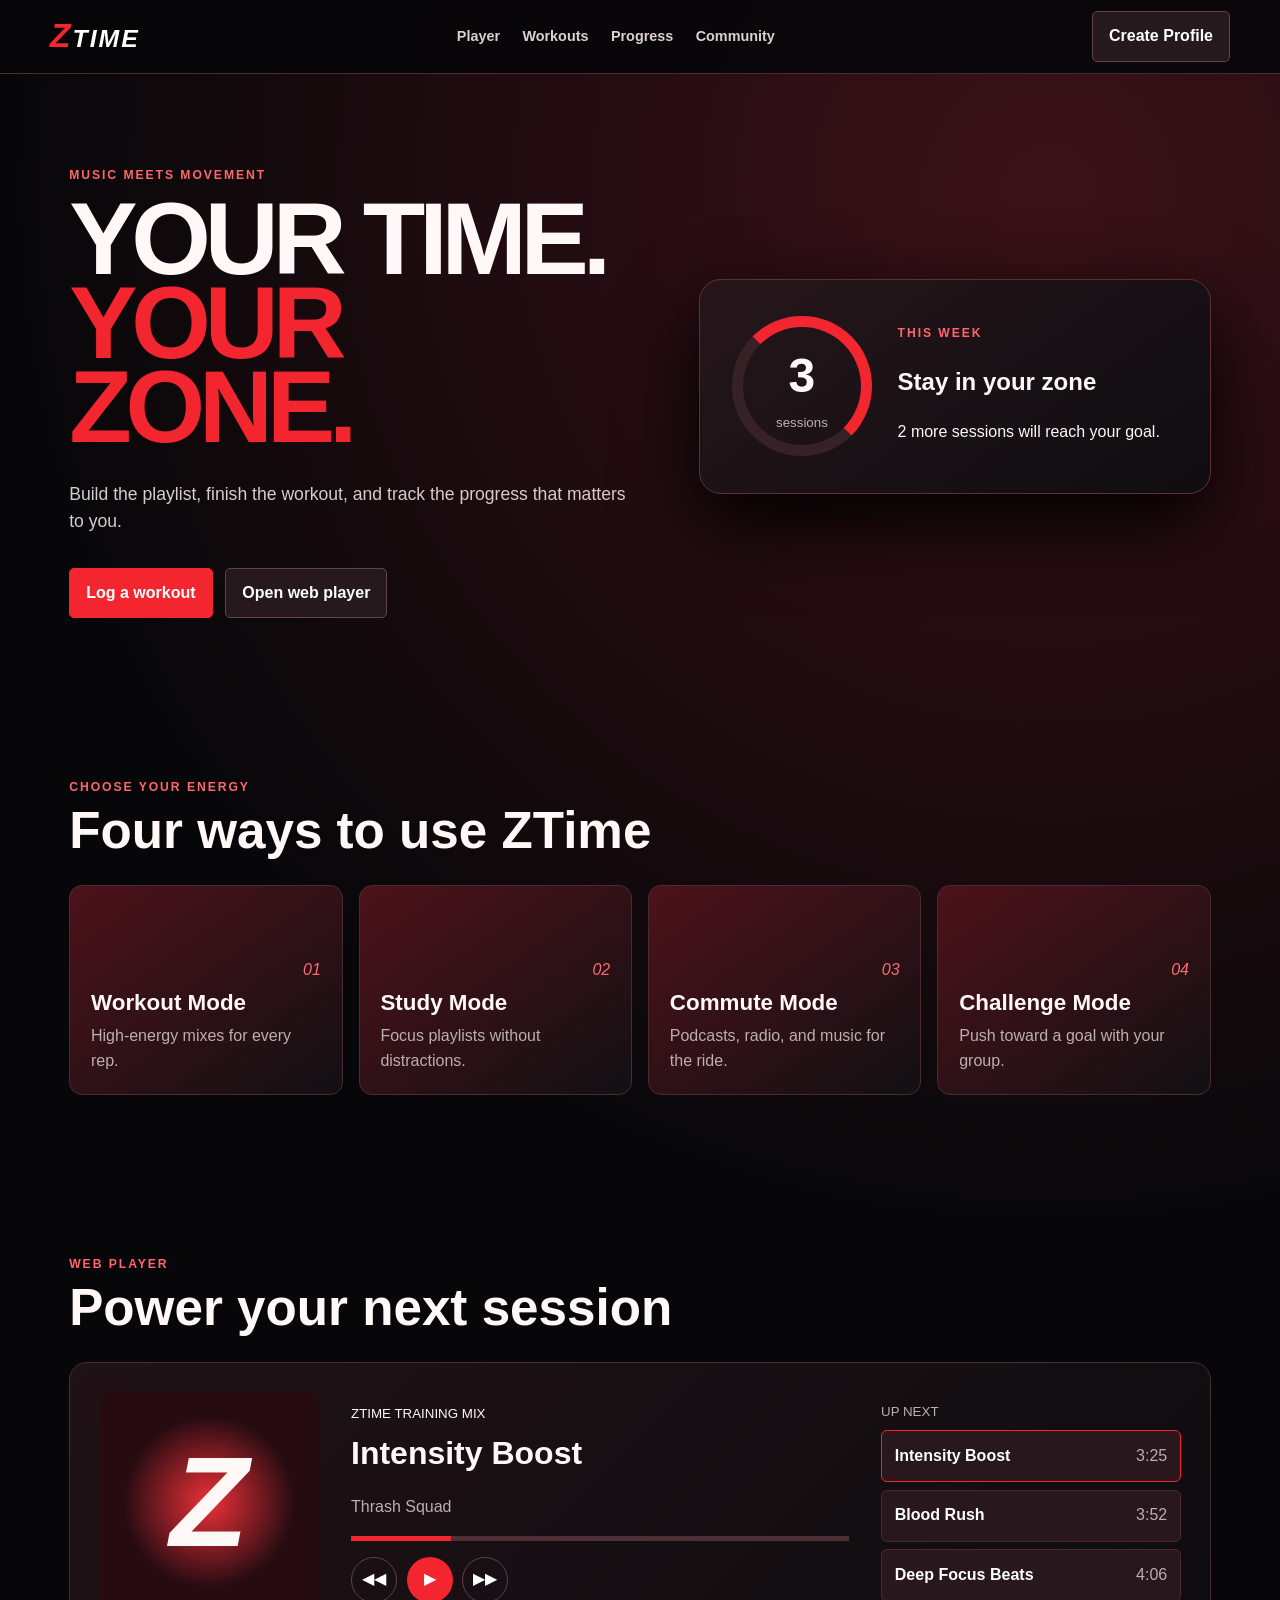
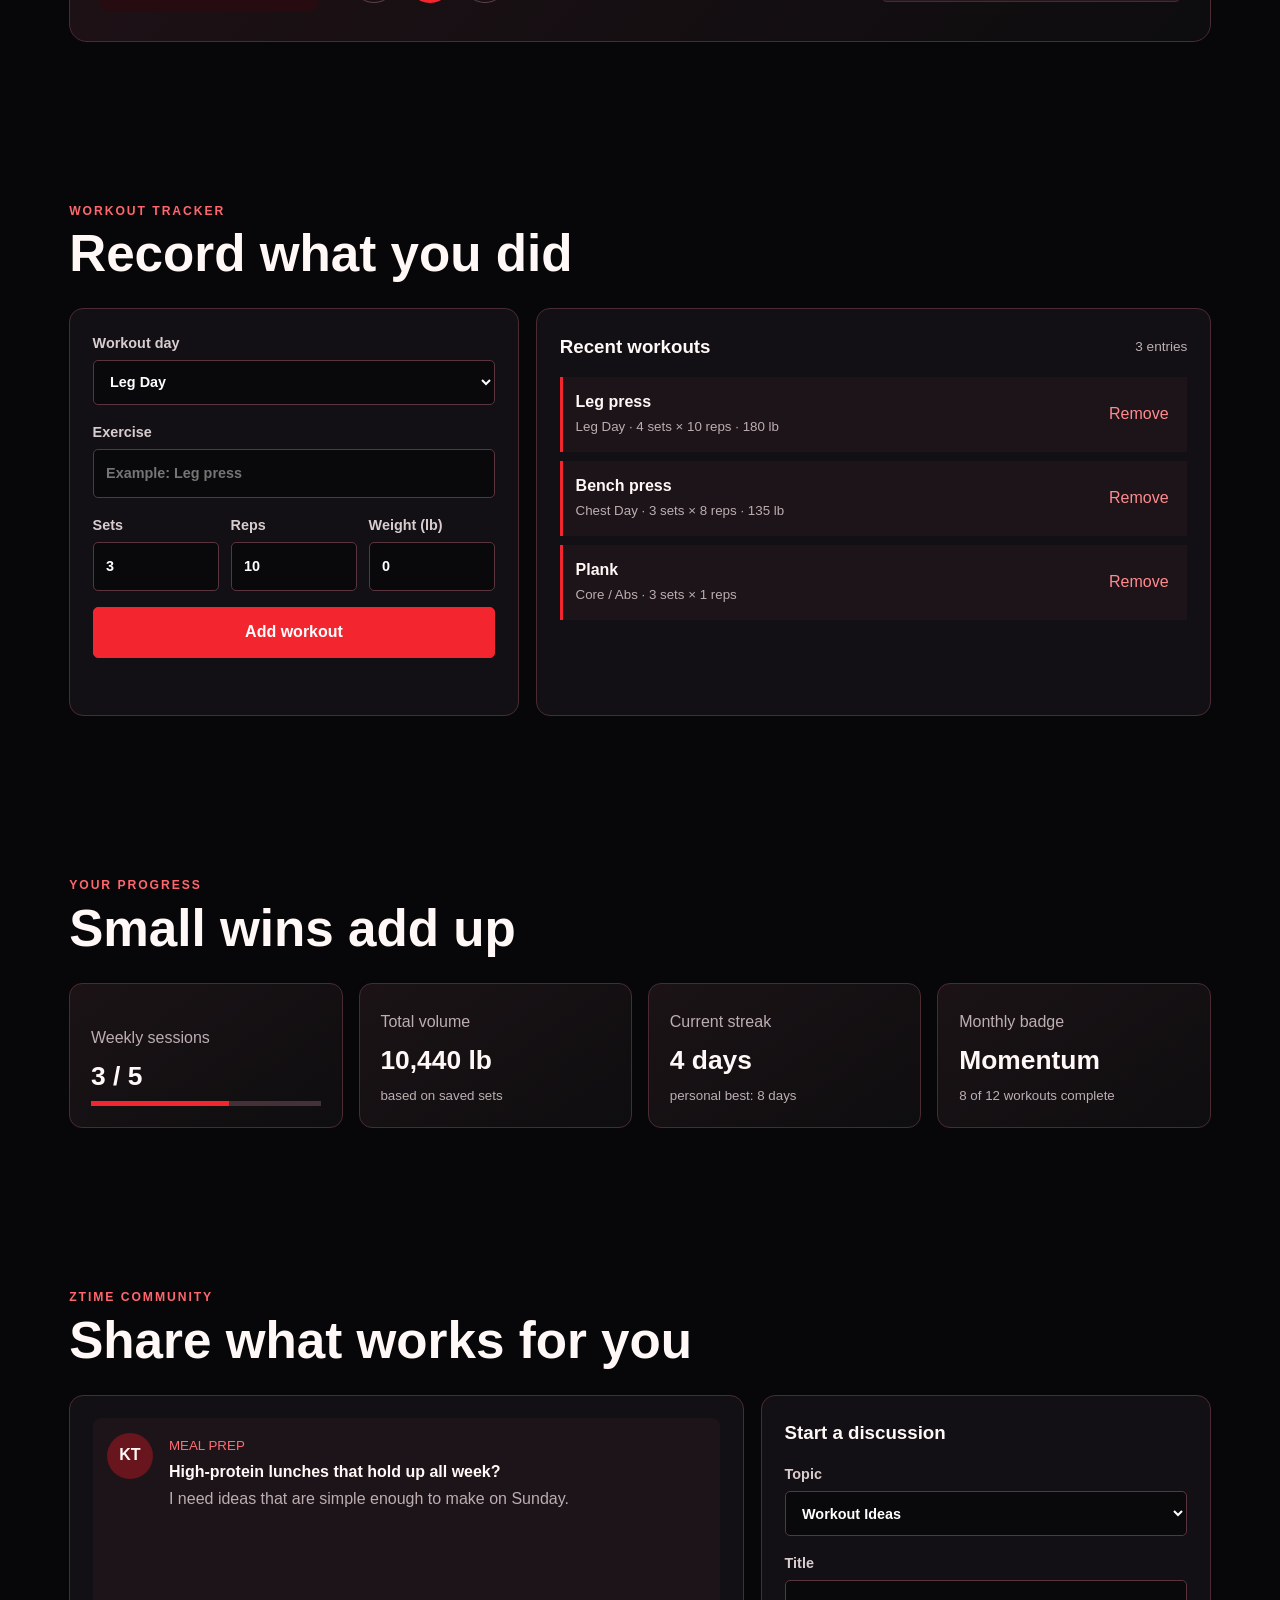
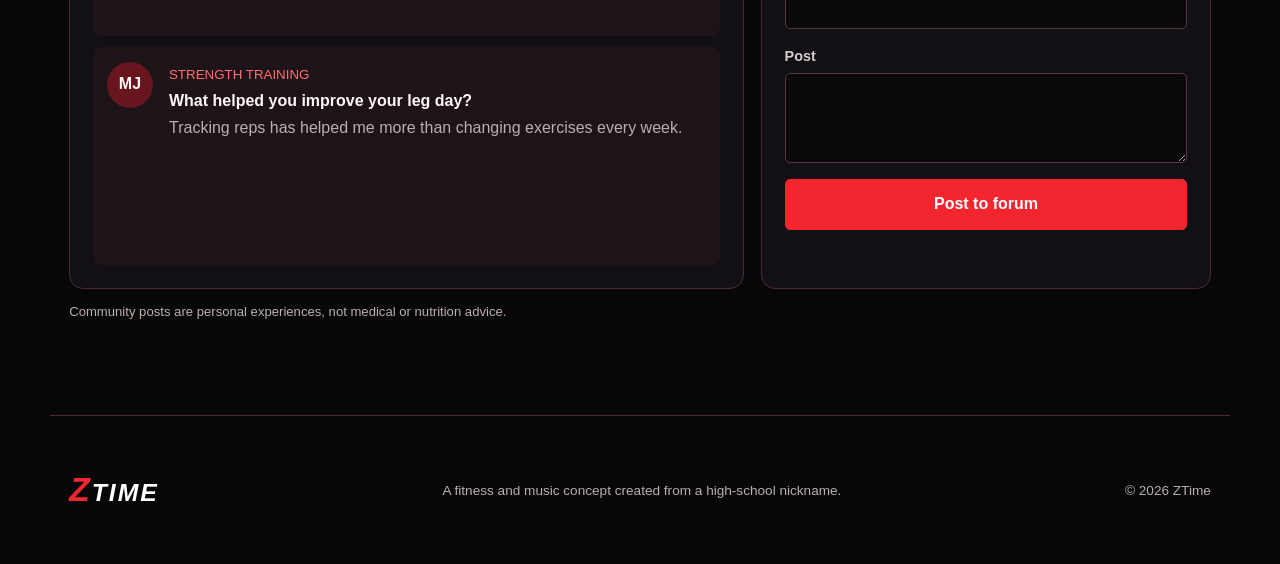
==== index.html @ 4671e1e0 "Add ZTime Website Files" ====
<!doctype html>
<html lang="en">
<head>
  <meta charset="utf-8">
  <meta name="viewport" content="width=device-width, initial-scale=1">
  <meta name="description" content="ZTime combines fitness, music, progress tracking, challenges, and community.">
  <title>ZTime Fitness and Music</title>
  <link rel="stylesheet" href="styles.css">
</head>
<body>
  <a class="skip" href="#main">Skip to content</a>
  <header>
    <a class="logo" href="#home"><b>Z</b>TIME</a>
    <nav><a href="#player">Player</a><a href="#workouts">Workouts</a><a href="#progress">Progress</a><a href="#community">Community</a></nav>
    <button id="profileButton" type="button">Create Profile</button>
  </header>
  <main id="main">
    <section class="hero" id="home">
      <div><p class="eyebrow">MUSIC MEETS MOVEMENT</p><h1>YOUR TIME.<br><span>YOUR ZONE.</span></h1><p class="lead">Build the playlist, finish the workout, and track the progress that matters to you.</p><div class="actions"><a class="primary" href="#workouts">Log a workout</a><a href="#player">Open web player</a></div></div>
      <aside><div class="ring"><b id="heroSessions">3</b><small>sessions</small></div><div><p class="eyebrow">THIS WEEK</p><h2>Stay in your zone</h2><p id="goalText">Two more sessions will reach your goal.</p></div></aside>
    </section>
    <section><div class="sectionTitle"><p>CHOOSE YOUR ENERGY</p><h2>Four ways to use ZTime</h2></div><div class="modes"><article><i>01</i><h3>Workout Mode</h3><p>High-energy mixes for every rep.</p></article><article><i>02</i><h3>Study Mode</h3><p>Focus playlists without distractions.</p></article><article><i>03</i><h3>Commute Mode</h3><p>Podcasts, radio, and music for the ride.</p></article><article><i>04</i><h3>Challenge Mode</h3><p>Push toward a goal with your group.</p></article></div></section>
    <section id="player"><div class="sectionTitle"><p>WEB PLAYER</p><h2>Power your next session</h2></div><div class="player"><div class="cover">Z</div><div class="now"><small>ZTIME TRAINING MIX</small><h3 id="trackTitle">Intensity Boost</h3><p id="trackArtist">Thrash Squad</p><div class="timeline"><i id="trackBar"></i></div><div class="controls"><button id="previous" aria-label="Previous track">◀◀</button><button id="play" aria-label="Play track">▶</button><button id="next" aria-label="Next track">▶▶</button></div></div><div class="queue"><small>UP NEXT</small><button data-track="0"><b>Intensity Boost</b><span>3:25</span></button><button data-track="1"><b>Blood Rush</b><span>3:52</span></button><button data-track="2"><b>Deep Focus Beats</b><span>4:06</span></button></div></div></section>
    <section id="workouts"><div class="sectionTitle"><p>WORKOUT TRACKER</p><h2>Record what you did</h2></div><div class="twoCol"><form id="workoutForm"><label>Workout day<select id="day"><option>Leg Day</option><option>Back Day</option><option>Chest Day</option><option>Core / Abs</option><option>Arms / Shoulders</option><option>Cardio</option></select></label><label>Exercise<input id="exercise" required placeholder="Example: Leg press"></label><div class="fields"><label>Sets<input id="sets" type="number" min="1" value="3" required></label><label>Reps<input id="reps" type="number" min="1" value="10" required></label><label>Weight (lb)<input id="weight" type="number" min="0" value="0" required></label></div><button class="primary" type="submit">Add workout</button><p id="workoutMessage" role="status"></p></form><div class="list"><div class="listHead"><h3>Recent workouts</h3><span id="workoutCount"></span></div><ul id="workoutList"></ul></div></div></section>
    <section id="progress"><div class="sectionTitle"><p>YOUR PROGRESS</p><h2>Small wins add up</h2></div><div class="stats"><article><span>Weekly sessions</span><b id="sessionStat">3 / 5</b><div><i id="sessionBar"></i></div></article><article><span>Total volume</span><b id="volumeStat">12,450 lb</b><small>based on saved sets</small></article><article><span>Current streak</span><b>4 days</b><small>personal best: 8 days</small></article><article><span>Monthly badge</span><b>Momentum</b><small>8 of 12 workouts complete</small></article></div></section>
    <section id="community"><div class="sectionTitle"><p>ZTIME COMMUNITY</p><h2>Share what works for you</h2></div><div class="twoCol community"><div class="forum" id="posts"><article><b>KT</b><div><small>MEAL PREP</small><h3>High-protein lunches that hold up all week?</h3><p>I need ideas that are simple enough to make on Sunday.</p></div></article><article><b>MJ</b><div><small>STRENGTH TRAINING</small><h3>What helped you improve your leg day?</h3><p>Tracking reps has helped me more than changing exercises every week.</p></div></article></div><form id="postForm"><h3>Start a discussion</h3><label>Topic<select id="topic"><option>Workout Ideas</option><option>Meal Prep</option><option>Music</option><option>Challenges</option></select></label><label>Title<input id="postTitle" maxlength="80" required></label><label>Post<textarea id="postBody" maxlength="240" required></textarea></label><button class="primary" type="submit">Post to forum</button><p id="postMessage" role="status"></p></form></div><p class="note">Community posts are personal experiences, not medical or nutrition advice.</p></section>
  </main>
  <footer><a class="logo" href="#home"><b>Z</b>TIME</a><p>A fitness and music concept created from a high-school nickname.</p><p>© 2026 ZTime</p></footer>
  <dialog id="profileDialog"><form id="profileForm"><button class="close" type="button" aria-label="Close">×</button><p class="eyebrow">ZTIME ACCOUNT</p><h2>Create your demo profile</h2><label>Name<input id="name" required></label><label>Weekly workout goal<input id="goal" type="number" min="1" max="14" value="5" required></label><button class="primary" type="submit">Save profile</button><small>This course demo saves information only in this browser.</small></form></dialog>
  <script src="app.js"></script>
</body></html>
---- styles.css ----
:root{--bg:#070709;--panel:#121014;--panel2:#1c1418;--red:#f32630;--text:#fff8f6;--muted:#bcaeb1;--line:#4b2b32;--max:1180px}*{box-sizing:border-box}html{scroll-behavior:smooth}body{margin:0;background:radial-gradient(circle at 82% 5%,#3b1118 0,transparent 28%),var(--bg);color:var(--text);font:16px/1.55 Arial,sans-serif}.skip{position:absolute;left:-9999px}.skip:focus{left:1rem;top:1rem;background:#fff;color:#000;padding:.8rem;z-index:99}header{height:74px;padding:0 max(1.2rem,calc((100% - var(--max))/2));display:flex;align-items:center;justify-content:space-between;gap:2rem;position:sticky;top:0;z-index:20;background:#070709ed;border-bottom:1px solid var(--line)}.logo{color:#fff;text-decoration:none;font-size:1.55rem;font-weight:900;font-style:italic;letter-spacing:.08em}.logo b{color:var(--red);font-size:2.1rem}nav{display:flex;gap:1.4rem}nav a{color:#ddd0d2;text-decoration:none;font-size:.9rem;font-weight:700}button,a{font:inherit}button{cursor:pointer}header button,.actions a,.primary{border:1px solid #66404a;border-radius:5px;padding:.75rem 1rem;background:#26191d;color:#fff;text-decoration:none;font-weight:700}.primary{background:var(--red)!important;border-color:var(--red)!important}.hero{min-height:620px;display:grid;grid-template-columns:1.05fr .95fr;align-items:center;gap:4rem}.hero h1{font-size:clamp(4rem,8vw,7rem);line-height:.82;margin:.2rem 0;font-weight:900;letter-spacing:-.06em}.hero h1 span{color:var(--red)}.lead{max-width:570px;color:#d8cbcd;font-size:1.1rem;margin:2rem 0}.eyebrow,.sectionTitle p{color:#ff666d;font-size:.76rem;font-weight:800;letter-spacing:.16em}.actions{display:flex;gap:.8rem}.hero aside{background:linear-gradient(145deg,#26161b,#0e0d10);border:1px solid #622d37;border-radius:22px;padding:2rem;display:flex;align-items:center;gap:1.6rem;box-shadow:0 30px 80px #000}.ring{width:140px;height:140px;flex:none;border-radius:50%;display:grid;place-content:center;text-align:center;border:11px solid #352126;border-top-color:var(--red);border-right-color:var(--red)}.ring b{font-size:3rem}.ring small{color:var(--muted)}section{max-width:var(--max);margin:auto;padding:5rem 1.2rem}.sectionTitle{margin-bottom:1.8rem}.sectionTitle p{margin:0 0 .5rem}.sectionTitle h2{font-size:clamp(2.2rem,4vw,3.6rem);line-height:1;margin:0}.modes,.stats{display:grid;grid-template-columns:repeat(4,1fr);gap:1rem}.modes article,.stats article{min-height:210px;padding:1.3rem;border:1px solid var(--line);border-radius:13px;background:linear-gradient(145deg,#4d121a,#121013);display:flex;flex-direction:column;justify-content:flex-end}.modes i{align-self:flex-end;color:#ff6a70}.modes h3{font-size:1.4rem;margin:.2rem 0}.modes p{color:var(--muted);margin:0}.player{display:grid;grid-template-columns:220px 1fr 300px;gap:2rem;align-items:center;background:linear-gradient(135deg,#201217,#0d0c0e);border:1px solid var(--line);border-radius:18px;padding:1.8rem}.cover{aspect-ratio:1;display:grid;place-content:center;border-radius:12px;font-size:8rem;font-weight:900;font-style:italic;background:radial-gradient(circle,#ed3038,transparent 55%),#260c11}.now h3{font-size:2rem;margin:.2rem 0}.now p{color:var(--muted)}.timeline{height:5px;background:#4c3036;margin:1rem 0}.timeline i{display:block;width:35%;height:100%;background:var(--red)}.controls{display:flex;gap:.6rem}.controls button{width:46px;height:46px;border-radius:50%;border:1px solid #61414a;background:transparent;color:#fff}.controls #play{background:var(--red);border:0}.queue{display:grid;gap:.45rem}.queue button{display:flex;justify-content:space-between;gap:1rem;padding:.8rem;border:1px solid #4c2930;border-radius:6px;background:#28171c;color:#fff}.queue button.active{border-color:var(--red)}.queue span,.queue small{color:var(--muted)}.twoCol{display:grid;grid-template-columns:.8fr 1.2fr;gap:1.1rem}form,.list,.forum{padding:1.4rem;border:1px solid var(--line);border-radius:14px;background:var(--panel)}form{display:grid;gap:1rem}label{display:grid;gap:.35rem;color:#d9ccce;font-size:.9rem;font-weight:700}input,select,textarea{width:100%;padding:.78rem;background:#09090b;color:#fff;border:1px solid #5b353d;border-radius:5px;font:inherit}input:focus,select:focus,textarea:focus{outline:2px solid var(--red);outline-offset:2px}.fields{display:grid;grid-template-columns:repeat(3,1fr);gap:.7rem}form>p{min-height:1.2em;color:#ff8187;margin:0}.listHead{display:flex;align-items:center;justify-content:space-between}.listHead h3,form h3{margin:0}.listHead span{color:var(--muted);font-size:.85rem}ul{list-style:none;padding:0;margin:1rem 0 0;display:grid;gap:.55rem}li{display:grid;grid-template-columns:1fr auto;gap:.5rem;align-items:center;background:var(--panel2);border-left:3px solid var(--red);padding:.8rem}li p{margin:0;font-weight:700}li small{color:var(--muted)}li button{border:0;background:transparent;color:#ff8b90}.stats article{min-height:145px;background:linear-gradient(145deg,#1b1316,#0e0d0f)}.stats span,.stats small{color:var(--muted)}.stats b{font-size:1.65rem;margin:.3rem 0}.stats article div{height:5px;background:#443036}.stats article div i{display:block;width:60%;height:100%;background:var(--red)}.community{grid-template-columns:1.2fr .8fr}.forum{display:grid;gap:.7rem}.forum article{display:grid;grid-template-columns:46px 1fr;gap:1rem;background:var(--panel2);padding:.9rem;border-radius:8px}.forum article>b{width:46px;height:46px;border-radius:50%;display:grid;place-content:center;background:#68151e}.forum h3{margin:.15rem 0;font-size:1rem}.forum p{color:var(--muted);margin:0}.forum small{color:#ff6d73}.community textarea{min-height:90px;resize:vertical}.note{color:var(--muted);font-size:.82rem}footer{max-width:var(--max);margin:auto;padding:3rem 1.2rem;border-top:1px solid var(--line);display:flex;justify-content:space-between;align-items:center;color:var(--muted);font-size:.85rem}dialog{max-width:430px;width:calc(100% - 2rem);padding:0;background:#121014;color:#fff;border:1px solid #63333c;border-radius:14px}dialog::backdrop{background:#000c}dialog form{position:relative;padding:2rem;border:0}.close{position:absolute;right:.8rem;top:.5rem;border:0;background:none;color:#fff;font-size:1.8rem}@media(max-width:850px){nav{display:none}.hero{grid-template-columns:1fr;min-height:auto;padding-top:4rem}.modes,.stats{grid-template-columns:repeat(2,1fr)}.player{grid-template-columns:180px 1fr}.queue{grid-column:1/-1}.twoCol,.community{grid-template-columns:1fr}}@media(max-width:540px){.hero h1{font-size:4rem}.hero aside{align-items:flex-start;flex-direction:column}.actions{flex-direction:column}.modes,.stats,.player{grid-template-columns:1fr}.fields{grid-template-columns:1fr}footer{align-items:flex-start;flex-direction:column}}
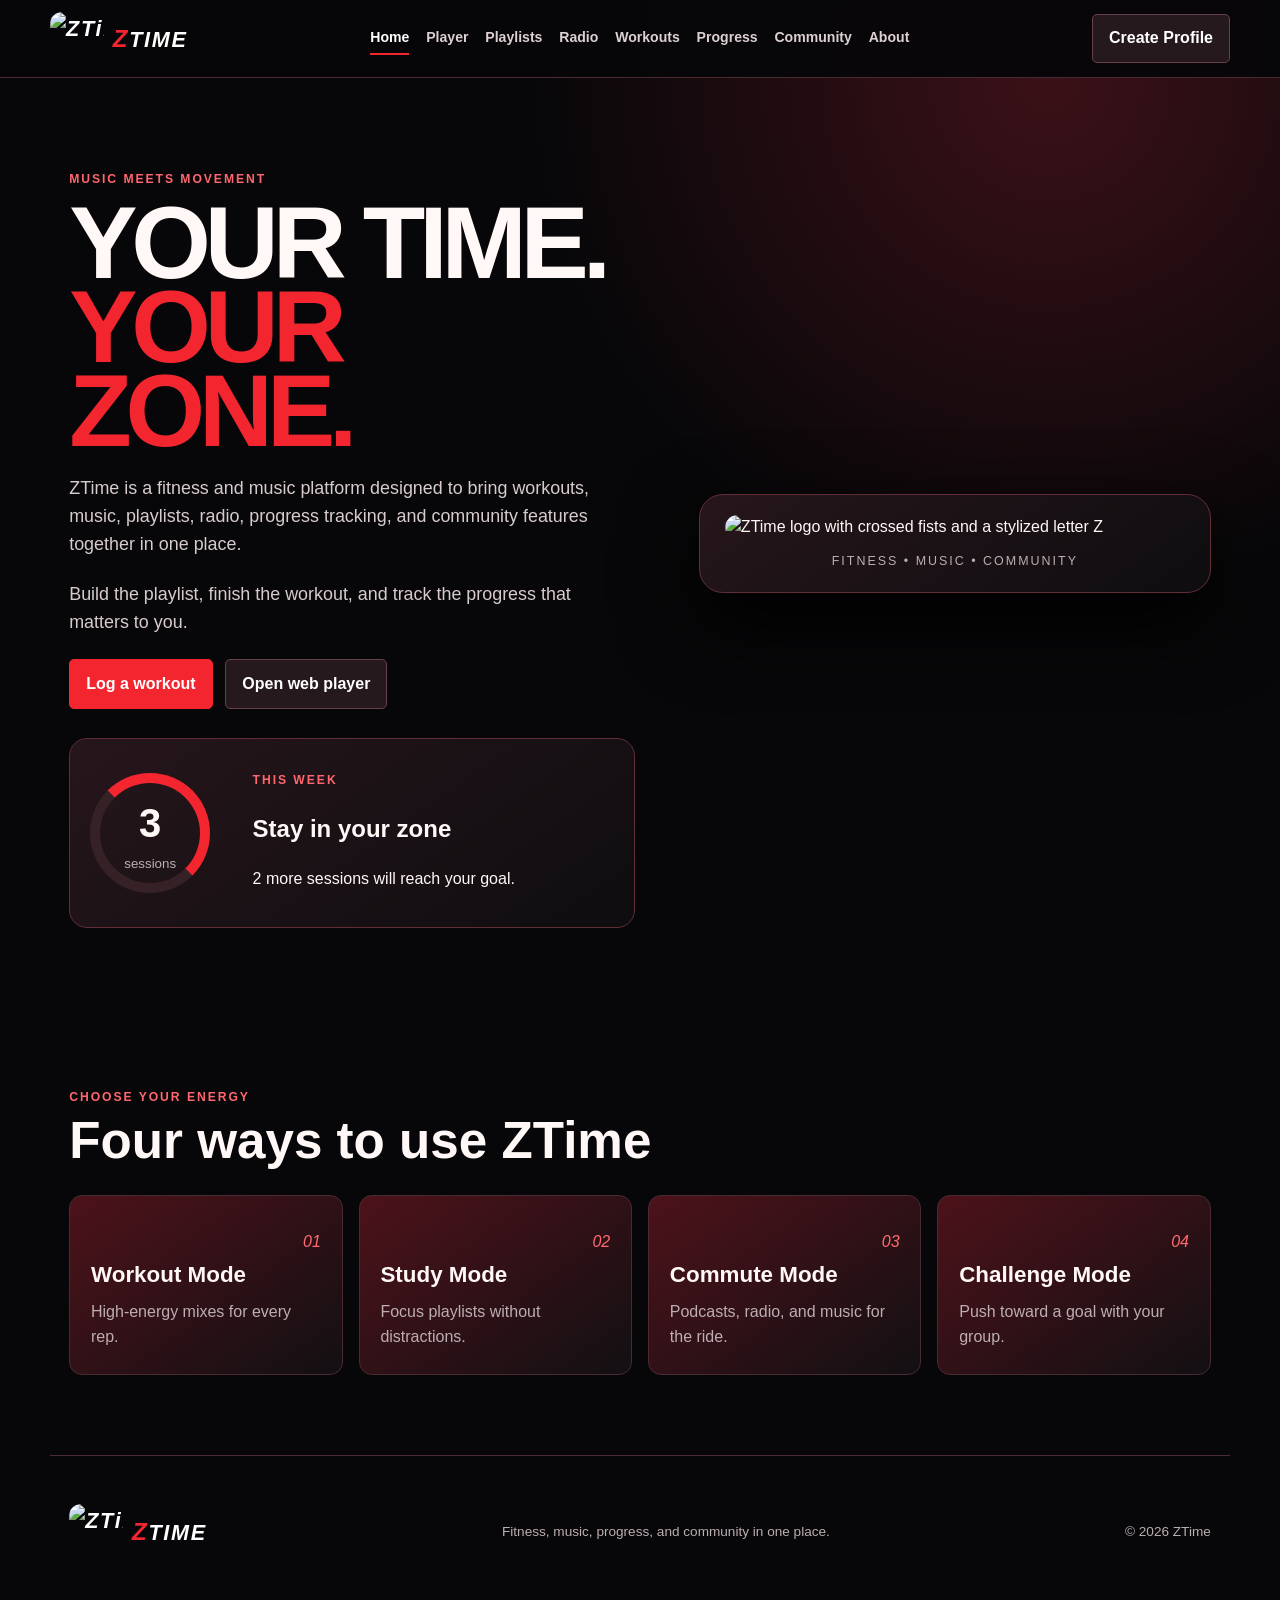
==== commit adffb874: "Add files via upload" ====
--- a/index.html
+++ b/index.html
@@ -3,29 +3,42 @@
 <head>
   <meta charset="utf-8">
   <meta name="viewport" content="width=device-width, initial-scale=1">
-  <meta name="description" content="ZTime combines fitness, music, progress tracking, challenges, and community.">
-  <title>ZTime Fitness and Music</title>
+  <meta name="description" content="ZTime combines fitness, music, playlists, radio, progress tracking, and community.">
+  <title>ZTime | Fitness and Music</title>
   <link rel="stylesheet" href="styles.css">
 </head>
 <body>
   <a class="skip" href="#main">Skip to content</a>
   <header>
-    <a class="logo" href="#home"><b>Z</b>TIME</a>
-    <nav><a href="#player">Player</a><a href="#workouts">Workouts</a><a href="#progress">Progress</a><a href="#community">Community</a></nav>
+    <a class="logo" href="index.html"><img src="images/ztime-logo.png" alt="ZTime logo"><span><strong>Z</strong>TIME</span></a>
+    <nav aria-label="Main navigation">
+      <a class="active" href="index.html" aria-current="page">Home</a>
+      <a href="player.html">Player</a>
+      <a href="playlists.html">Playlists</a>
+      <a href="radio.html">Radio</a>
+      <a href="workouts.html">Workouts</a>
+      <a href="progress.html">Progress</a>
+      <a href="community.html">Community</a>
+      <a href="about.html">About</a>
+    </nav>
     <button id="profileButton" type="button">Create Profile</button>
   </header>
   <main id="main">
-    <section class="hero" id="home">
-      <div><p class="eyebrow">MUSIC MEETS MOVEMENT</p><h1>YOUR TIME.<br><span>YOUR ZONE.</span></h1><p class="lead">Build the playlist, finish the workout, and track the progress that matters to you.</p><div class="actions"><a class="primary" href="#workouts">Log a workout</a><a href="#player">Open web player</a></div></div>
-      <aside><div class="ring"><b id="heroSessions">3</b><small>sessions</small></div><div><p class="eyebrow">THIS WEEK</p><h2>Stay in your zone</h2><p id="goalText">Two more sessions will reach your goal.</p></div></aside>
+    <section class="hero">
+      <div>
+        <p class="eyebrow">MUSIC MEETS MOVEMENT</p>
+        <h1>YOUR TIME.<br><span>YOUR ZONE.</span></h1>
+        <p class="lead">ZTime is a fitness and music platform designed to bring workouts, music, playlists, radio, progress tracking, and community features together in one place.</p>
+        <p class="lead">Build the playlist, finish the workout, and track the progress that matters to you.</p>
+        <div class="actions"><a class="primary" href="workouts.html">Log a workout</a><a href="player.html">Open web player</a></div>
+        <div class="dashboard"><div class="ring"><b id="heroSessions">3</b><small>sessions</small></div><div><p class="eyebrow">THIS WEEK</p><h2>Stay in your zone</h2><p id="goalText">Two more sessions will reach your goal.</p></div></div>
+      </div>
+      <aside class="heroLogo"><img src="images/ztime-logo.png" alt="ZTime logo with crossed fists and a stylized letter Z"><p>FITNESS • MUSIC • COMMUNITY</p></aside>
     </section>
     <section><div class="sectionTitle"><p>CHOOSE YOUR ENERGY</p><h2>Four ways to use ZTime</h2></div><div class="modes"><article><i>01</i><h3>Workout Mode</h3><p>High-energy mixes for every rep.</p></article><article><i>02</i><h3>Study Mode</h3><p>Focus playlists without distractions.</p></article><article><i>03</i><h3>Commute Mode</h3><p>Podcasts, radio, and music for the ride.</p></article><article><i>04</i><h3>Challenge Mode</h3><p>Push toward a goal with your group.</p></article></div></section>
-    <section id="player"><div class="sectionTitle"><p>WEB PLAYER</p><h2>Power your next session</h2></div><div class="player"><div class="cover">Z</div><div class="now"><small>ZTIME TRAINING MIX</small><h3 id="trackTitle">Intensity Boost</h3><p id="trackArtist">Thrash Squad</p><div class="timeline"><i id="trackBar"></i></div><div class="controls"><button id="previous" aria-label="Previous track">◀◀</button><button id="play" aria-label="Play track">▶</button><button id="next" aria-label="Next track">▶▶</button></div></div><div class="queue"><small>UP NEXT</small><button data-track="0"><b>Intensity Boost</b><span>3:25</span></button><button data-track="1"><b>Blood Rush</b><span>3:52</span></button><button data-track="2"><b>Deep Focus Beats</b><span>4:06</span></button></div></div></section>
-    <section id="workouts"><div class="sectionTitle"><p>WORKOUT TRACKER</p><h2>Record what you did</h2></div><div class="twoCol"><form id="workoutForm"><label>Workout day<select id="day"><option>Leg Day</option><option>Back Day</option><option>Chest Day</option><option>Core / Abs</option><option>Arms / Shoulders</option><option>Cardio</option></select></label><label>Exercise<input id="exercise" required placeholder="Example: Leg press"></label><div class="fields"><label>Sets<input id="sets" type="number" min="1" value="3" required></label><label>Reps<input id="reps" type="number" min="1" value="10" required></label><label>Weight (lb)<input id="weight" type="number" min="0" value="0" required></label></div><button class="primary" type="submit">Add workout</button><p id="workoutMessage" role="status"></p></form><div class="list"><div class="listHead"><h3>Recent workouts</h3><span id="workoutCount"></span></div><ul id="workoutList"></ul></div></div></section>
-    <section id="progress"><div class="sectionTitle"><p>YOUR PROGRESS</p><h2>Small wins add up</h2></div><div class="stats"><article><span>Weekly sessions</span><b id="sessionStat">3 / 5</b><div><i id="sessionBar"></i></div></article><article><span>Total volume</span><b id="volumeStat">12,450 lb</b><small>based on saved sets</small></article><article><span>Current streak</span><b>4 days</b><small>personal best: 8 days</small></article><article><span>Monthly badge</span><b>Momentum</b><small>8 of 12 workouts complete</small></article></div></section>
-    <section id="community"><div class="sectionTitle"><p>ZTIME COMMUNITY</p><h2>Share what works for you</h2></div><div class="twoCol community"><div class="forum" id="posts"><article><b>KT</b><div><small>MEAL PREP</small><h3>High-protein lunches that hold up all week?</h3><p>I need ideas that are simple enough to make on Sunday.</p></div></article><article><b>MJ</b><div><small>STRENGTH TRAINING</small><h3>What helped you improve your leg day?</h3><p>Tracking reps has helped me more than changing exercises every week.</p></div></article></div><form id="postForm"><h3>Start a discussion</h3><label>Topic<select id="topic"><option>Workout Ideas</option><option>Meal Prep</option><option>Music</option><option>Challenges</option></select></label><label>Title<input id="postTitle" maxlength="80" required></label><label>Post<textarea id="postBody" maxlength="240" required></textarea></label><button class="primary" type="submit">Post to forum</button><p id="postMessage" role="status"></p></form></div><p class="note">Community posts are personal experiences, not medical or nutrition advice.</p></section>
   </main>
-  <footer><a class="logo" href="#home"><b>Z</b>TIME</a><p>A fitness and music concept created from a high-school nickname.</p><p>© 2026 ZTime</p></footer>
+  <footer><a class="logo" href="index.html"><img src="images/ztime-logo.png" alt="ZTime logo"><span><strong>Z</strong>TIME</span></a><p>Fitness, music, progress, and community in one place.</p><p>© 2026 ZTime</p></footer>
   <dialog id="profileDialog"><form id="profileForm"><button class="close" type="button" aria-label="Close">×</button><p class="eyebrow">ZTIME ACCOUNT</p><h2>Create your demo profile</h2><label>Name<input id="name" required></label><label>Weekly workout goal<input id="goal" type="number" min="1" max="14" value="5" required></label><button class="primary" type="submit">Save profile</button><small>This course demo saves information only in this browser.</small></form></dialog>
   <script src="app.js"></script>
-</body></html>
+</body>
+</html>
--- a/styles.css
+++ b/styles.css
@@ -1 +1 @@
-:root{--bg:#070709;--panel:#121014;--panel2:#1c1418;--red:#f32630;--text:#fff8f6;--muted:#bcaeb1;--line:#4b2b32;--max:1180px}*{box-sizing:border-box}html{scroll-behavior:smooth}body{margin:0;background:radial-gradient(circle at 82% 5%,#3b1118 0,transparent 28%),var(--bg);color:var(--text);font:16px/1.55 Arial,sans-serif}.skip{position:absolute;left:-9999px}.skip:focus{left:1rem;top:1rem;background:#fff;color:#000;padding:.8rem;z-index:99}header{height:74px;padding:0 max(1.2rem,calc((100% - var(--max))/2));display:flex;align-items:center;justify-content:space-between;gap:2rem;position:sticky;top:0;z-index:20;background:#070709ed;border-bottom:1px solid var(--line)}.logo{color:#fff;text-decoration:none;font-size:1.55rem;font-weight:900;font-style:italic;letter-spacing:.08em}.logo b{color:var(--red);font-size:2.1rem}nav{display:flex;gap:1.4rem}nav a{color:#ddd0d2;text-decoration:none;font-size:.9rem;font-weight:700}button,a{font:inherit}button{cursor:pointer}header button,.actions a,.primary{border:1px solid #66404a;border-radius:5px;padding:.75rem 1rem;background:#26191d;color:#fff;text-decoration:none;font-weight:700}.primary{background:var(--red)!important;border-color:var(--red)!important}.hero{min-height:620px;display:grid;grid-template-columns:1.05fr .95fr;align-items:center;gap:4rem}.hero h1{font-size:clamp(4rem,8vw,7rem);line-height:.82;margin:.2rem 0;font-weight:900;letter-spacing:-.06em}.hero h1 span{color:var(--red)}.lead{max-width:570px;color:#d8cbcd;font-size:1.1rem;margin:2rem 0}.eyebrow,.sectionTitle p{color:#ff666d;font-size:.76rem;font-weight:800;letter-spacing:.16em}.actions{display:flex;gap:.8rem}.hero aside{background:linear-gradient(145deg,#26161b,#0e0d10);border:1px solid #622d37;border-radius:22px;padding:2rem;display:flex;align-items:center;gap:1.6rem;box-shadow:0 30px 80px #000}.ring{width:140px;height:140px;flex:none;border-radius:50%;display:grid;place-content:center;text-align:center;border:11px solid #352126;border-top-color:var(--red);border-right-color:var(--red)}.ring b{font-size:3rem}.ring small{color:var(--muted)}section{max-width:var(--max);margin:auto;padding:5rem 1.2rem}.sectionTitle{margin-bottom:1.8rem}.sectionTitle p{margin:0 0 .5rem}.sectionTitle h2{font-size:clamp(2.2rem,4vw,3.6rem);line-height:1;margin:0}.modes,.stats{display:grid;grid-template-columns:repeat(4,1fr);gap:1rem}.modes article,.stats article{min-height:210px;padding:1.3rem;border:1px solid var(--line);border-radius:13px;background:linear-gradient(145deg,#4d121a,#121013);display:flex;flex-direction:column;justify-content:flex-end}.modes i{align-self:flex-end;color:#ff6a70}.modes h3{font-size:1.4rem;margin:.2rem 0}.modes p{color:var(--muted);margin:0}.player{display:grid;grid-template-columns:220px 1fr 300px;gap:2rem;align-items:center;background:linear-gradient(135deg,#201217,#0d0c0e);border:1px solid var(--line);border-radius:18px;padding:1.8rem}.cover{aspect-ratio:1;display:grid;place-content:center;border-radius:12px;font-size:8rem;font-weight:900;font-style:italic;background:radial-gradient(circle,#ed3038,transparent 55%),#260c11}.now h3{font-size:2rem;margin:.2rem 0}.now p{color:var(--muted)}.timeline{height:5px;background:#4c3036;margin:1rem 0}.timeline i{display:block;width:35%;height:100%;background:var(--red)}.controls{display:flex;gap:.6rem}.controls button{width:46px;height:46px;border-radius:50%;border:1px solid #61414a;background:transparent;color:#fff}.controls #play{background:var(--red);border:0}.queue{display:grid;gap:.45rem}.queue button{display:flex;justify-content:space-between;gap:1rem;padding:.8rem;border:1px solid #4c2930;border-radius:6px;background:#28171c;color:#fff}.queue button.active{border-color:var(--red)}.queue span,.queue small{color:var(--muted)}.twoCol{display:grid;grid-template-columns:.8fr 1.2fr;gap:1.1rem}form,.list,.forum{padding:1.4rem;border:1px solid var(--line);border-radius:14px;background:var(--panel)}form{display:grid;gap:1rem}label{display:grid;gap:.35rem;color:#d9ccce;font-size:.9rem;font-weight:700}input,select,textarea{width:100%;padding:.78rem;background:#09090b;color:#fff;border:1px solid #5b353d;border-radius:5px;font:inherit}input:focus,select:focus,textarea:focus{outline:2px solid var(--red);outline-offset:2px}.fields{display:grid;grid-template-columns:repeat(3,1fr);gap:.7rem}form>p{min-height:1.2em;color:#ff8187;margin:0}.listHead{display:flex;align-items:center;justify-content:space-between}.listHead h3,form h3{margin:0}.listHead span{color:var(--muted);font-size:.85rem}ul{list-style:none;padding:0;margin:1rem 0 0;display:grid;gap:.55rem}li{display:grid;grid-template-columns:1fr auto;gap:.5rem;align-items:center;background:var(--panel2);border-left:3px solid var(--red);padding:.8rem}li p{margin:0;font-weight:700}li small{color:var(--muted)}li button{border:0;background:transparent;color:#ff8b90}.stats article{min-height:145px;background:linear-gradient(145deg,#1b1316,#0e0d0f)}.stats span,.stats small{color:var(--muted)}.stats b{font-size:1.65rem;margin:.3rem 0}.stats article div{height:5px;background:#443036}.stats article div i{display:block;width:60%;height:100%;background:var(--red)}.community{grid-template-columns:1.2fr .8fr}.forum{display:grid;gap:.7rem}.forum article{display:grid;grid-template-columns:46px 1fr;gap:1rem;background:var(--panel2);padding:.9rem;border-radius:8px}.forum article>b{width:46px;height:46px;border-radius:50%;display:grid;place-content:center;background:#68151e}.forum h3{margin:.15rem 0;font-size:1rem}.forum p{color:var(--muted);margin:0}.forum small{color:#ff6d73}.community textarea{min-height:90px;resize:vertical}.note{color:var(--muted);font-size:.82rem}footer{max-width:var(--max);margin:auto;padding:3rem 1.2rem;border-top:1px solid var(--line);display:flex;justify-content:space-between;align-items:center;color:var(--muted);font-size:.85rem}dialog{max-width:430px;width:calc(100% - 2rem);padding:0;background:#121014;color:#fff;border:1px solid #63333c;border-radius:14px}dialog::backdrop{background:#000c}dialog form{position:relative;padding:2rem;border:0}.close{position:absolute;right:.8rem;top:.5rem;border:0;background:none;color:#fff;font-size:1.8rem}@media(max-width:850px){nav{display:none}.hero{grid-template-columns:1fr;min-height:auto;padding-top:4rem}.modes,.stats{grid-template-columns:repeat(2,1fr)}.player{grid-template-columns:180px 1fr}.queue{grid-column:1/-1}.twoCol,.community{grid-template-columns:1fr}}@media(max-width:540px){.hero h1{font-size:4rem}.hero aside{align-items:flex-start;flex-direction:column}.actions{flex-direction:column}.modes,.stats,.player{grid-template-columns:1fr}.fields{grid-template-columns:1fr}footer{align-items:flex-start;flex-direction:column}}
+:root{--bg:#070709;--panel:#121014;--panel2:#1c1418;--red:#f32630;--text:#fff8f6;--muted:#bcaeb1;--line:#4b2b32;--max:1180px}*{box-sizing:border-box}html{scroll-behavior:smooth}body{margin:0;background:radial-gradient(circle at 82% 5%,#3b1118 0,transparent 28%),var(--bg);color:var(--text);font:16px/1.55 Arial,sans-serif}.skip{position:absolute;left:-9999px}.skip:focus{left:1rem;top:1rem;background:#fff;color:#000;padding:.8rem;z-index:99}header{min-height:78px;padding:.55rem max(1.2rem,calc((100% - var(--max))/2));display:flex;align-items:center;justify-content:space-between;gap:1.25rem;position:sticky;top:0;z-index:20;background:#070709f2;border-bottom:1px solid var(--line)}.logo{display:flex;align-items:center;gap:.55rem;color:#fff;text-decoration:none;font-size:1.35rem;font-weight:900;font-style:italic;letter-spacing:.08em;white-space:nowrap}.logo img{width:54px;height:54px;object-fit:cover;border-radius:12px}.logo span{color:#fff}.logo strong{color:var(--red);font-size:1.5rem}nav{display:flex;gap:1.05rem;align-items:center;flex-wrap:wrap;justify-content:center}nav a{color:#ddd0d2;text-decoration:none;font-size:.88rem;font-weight:700;padding:.3rem 0;border-bottom:2px solid transparent}nav a:hover,nav a.active{color:#fff;border-color:var(--red)}button,a{font:inherit}button{cursor:pointer}header button,.actions a,.primary{border:1px solid #66404a;border-radius:5px;padding:.72rem 1rem;background:#26191d;color:#fff;text-decoration:none;font-weight:700}.primary{background:var(--red)!important;border-color:var(--red)!important}.hero{min-height:620px;display:grid;grid-template-columns:1.05fr .95fr;align-items:center;gap:4rem}.hero h1{font-size:clamp(4rem,8vw,7rem);line-height:.82;margin:.2rem 0;font-weight:900;letter-spacing:-.06em}.hero h1 span{color:var(--red)}.lead{max-width:600px;color:#d8cbcd;font-size:1.12rem;margin:1.4rem 0}.eyebrow,.sectionTitle p{color:#ff666d;font-size:.76rem;font-weight:800;letter-spacing:.16em}.actions{display:flex;gap:.8rem;margin-top:1.4rem}.heroLogo{display:grid;place-items:center;background:linear-gradient(145deg,#26161b,#0e0d10);border:1px solid #622d37;border-radius:24px;padding:1.25rem;box-shadow:0 30px 80px #000}.heroLogo img{width:min(100%,460px);border-radius:18px}.heroLogo p{margin:.8rem 0 0;color:var(--muted);letter-spacing:.16em;font-size:.78rem}.dashboard{display:grid;grid-template-columns:140px 1fr;align-items:center;gap:1.4rem;margin-top:1.8rem;padding:1.25rem;border:1px solid #622d37;border-radius:18px;background:linear-gradient(145deg,#26161b,#0e0d10)}.ring{width:120px;height:120px;border-radius:50%;display:grid;place-content:center;text-align:center;border:10px solid #352126;border-top-color:var(--red);border-right-color:var(--red)}.ring b{font-size:2.5rem}.ring small{color:var(--muted)}section{max-width:var(--max);margin:auto;padding:5rem 1.2rem}.pageIntro{max-width:var(--max);margin:auto;padding:4rem 1.2rem 1rem}.pageIntro h1{font-size:clamp(3rem,6vw,5.5rem);line-height:.9;margin:.25rem 0}.pageIntro h1 span{color:var(--red)}.pageIntro p{max-width:760px;color:var(--muted);font-size:1.08rem}.sectionTitle{margin-bottom:1.8rem}.sectionTitle p{margin:0 0 .5rem}.sectionTitle h2{font-size:clamp(2.2rem,4vw,3.6rem);line-height:1;margin:0}.modes,.stats,.featureGrid{display:grid;grid-template-columns:repeat(4,1fr);gap:1rem}.modes article,.stats article,.featureGrid article,.construction{min-height:180px;padding:1.3rem;border:1px solid var(--line);border-radius:13px;background:linear-gradient(145deg,#4d121a,#121013);display:flex;flex-direction:column;justify-content:flex-end}.modes i{align-self:flex-end;color:#ff6a70}.modes h3,.featureGrid h3{font-size:1.4rem;margin:.2rem 0}.modes p,.featureGrid p,.construction p{color:var(--muted);margin:.25rem 0}.player{display:grid;grid-template-columns:220px 1fr 300px;gap:2rem;align-items:center;background:linear-gradient(135deg,#201217,#0d0c0e);border:1px solid var(--line);border-radius:18px;padding:1.8rem}.cover{aspect-ratio:1;display:grid;place-content:center;border-radius:12px;background:#130d10;overflow:hidden}.cover img{width:100%;height:100%;object-fit:cover}.now h3{font-size:2rem;margin:.2rem 0}.now p{color:var(--muted)}.timeline{height:5px;background:#4c3036;margin:1rem 0}.timeline i{display:block;width:20%;height:100%;background:var(--red)}.controls{display:flex;gap:.6rem}.controls button{width:46px;height:46px;border-radius:50%;border:1px solid #61414a;background:transparent;color:#fff}.controls #play{background:var(--red);border:0}.queue{display:grid;gap:.45rem}.queue button{display:flex;justify-content:space-between;gap:1rem;padding:.8rem;border:1px solid #4c2930;border-radius:6px;background:#28171c;color:#fff}.queue button.active{border-color:var(--red)}.queue span,.queue small{color:var(--muted)}.twoCol{display:grid;grid-template-columns:.8fr 1.2fr;gap:1.1rem}form,.list,.forum{padding:1.4rem;border:1px solid var(--line);border-radius:14px;background:var(--panel)}form{display:grid;gap:1rem}label{display:grid;gap:.35rem;color:#d9ccce;font-size:.9rem;font-weight:700}input,select,textarea{width:100%;padding:.78rem;background:#09090b;color:#fff;border:1px solid #5b353d;border-radius:5px;font:inherit}input:focus,select:focus,textarea:focus{outline:2px solid var(--red);outline-offset:2px}.fields{display:grid;grid-template-columns:repeat(3,1fr);gap:.7rem}form>p{min-height:1.2em;color:#ff8187;margin:0}.listHead{display:flex;align-items:center;justify-content:space-between}.listHead h3,form h3{margin:0}.listHead span{color:var(--muted);font-size:.85rem}ul{list-style:none;padding:0;margin:1rem 0 0;display:grid;gap:.55rem}li{display:grid;grid-template-columns:1fr auto;gap:.5rem;align-items:center;background:var(--panel2);border-left:3px solid var(--red);padding:.8rem}li p{margin:0;font-weight:700}li small{color:var(--muted)}li button{border:0;background:transparent;color:#ff8b90}.stats article{min-height:145px;background:linear-gradient(145deg,#1b1316,#0e0d0f)}.stats span,.stats small{color:var(--muted)}.stats b{font-size:1.65rem;margin:.3rem 0}.stats article div{height:5px;background:#443036}.stats article div i{display:block;width:60%;height:100%;background:var(--red)}.community{grid-template-columns:1.2fr .8fr}.forum{display:grid;gap:.7rem}.forum article{display:grid;grid-template-columns:46px 1fr;gap:1rem;background:var(--panel2);padding:.9rem;border-radius:8px}.forum article>b{width:46px;height:46px;border-radius:50%;display:grid;place-content:center;background:#68151e}.forum h3{margin:.15rem 0;font-size:1rem}.forum p{color:var(--muted);margin:0}.forum small{color:#ff6d73}.community textarea{min-height:90px;resize:vertical}.note{color:var(--muted);font-size:.82rem}.construction{min-height:320px;justify-content:center;align-items:flex-start}.construction h2{font-size:2.3rem;margin:.2rem 0}.construction .badge{display:inline-block;background:var(--red);color:#fff;border-radius:999px;padding:.3rem .7rem;font-weight:800;font-size:.78rem;letter-spacing:.08em}.aboutLogo{width:min(320px,100%);border-radius:18px;border:1px solid var(--line)}footer{max-width:var(--max);margin:auto;padding:3rem 1.2rem;border-top:1px solid var(--line);display:flex;justify-content:space-between;align-items:center;gap:1rem;color:var(--muted);font-size:.85rem}dialog{max-width:430px;width:calc(100% - 2rem);padding:0;background:#121014;color:#fff;border:1px solid #63333c;border-radius:14px}dialog::backdrop{background:#000c}dialog form{position:relative;padding:2rem;border:0}.close{position:absolute;right:.8rem;top:.5rem;border:0;background:none;color:#fff;font-size:1.8rem}@media(max-width:1040px){header{align-items:flex-start;flex-wrap:wrap}nav{order:3;width:100%;padding-bottom:.35rem}}@media(max-width:850px){.hero{grid-template-columns:1fr;min-height:auto;padding-top:4rem}.modes,.stats,.featureGrid{grid-template-columns:repeat(2,1fr)}.player{grid-template-columns:180px 1fr}.queue{grid-column:1/-1}.twoCol,.community{grid-template-columns:1fr}.dashboard{grid-template-columns:1fr}.ring{width:110px;height:110px}}@media(max-width:620px){header{position:static}nav{justify-content:flex-start;overflow-x:auto;flex-wrap:nowrap;padding-bottom:.7rem}nav a{white-space:nowrap}.hero h1{font-size:4rem}.actions{flex-direction:column}.modes,.stats,.featureGrid,.player{grid-template-columns:1fr}.fields{grid-template-columns:1fr}footer{align-items:flex-start;flex-direction:column}.logo span{display:none}}
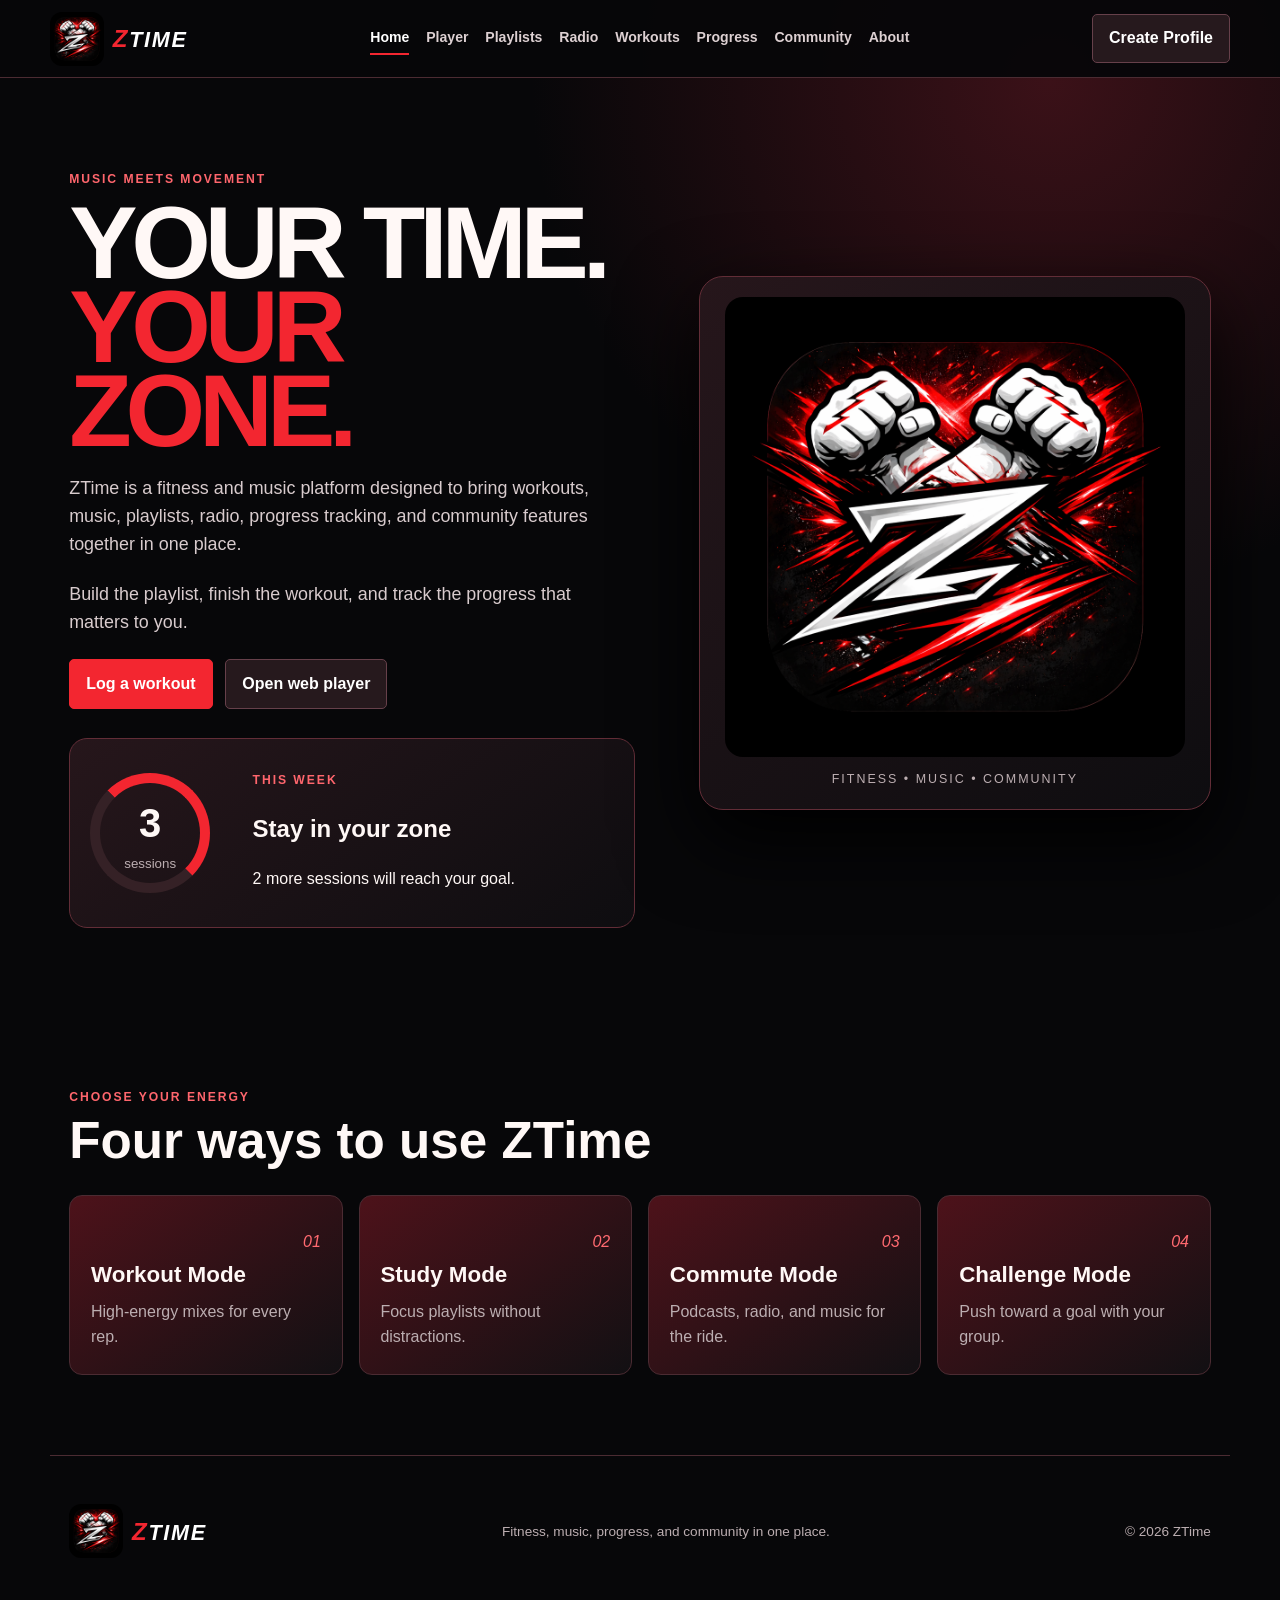
==== commit ed42da89: "Add files via upload" ====
--- a/index.html
+++ b/index.html
@@ -10,7 +10,7 @@
 <body>
   <a class="skip" href="#main">Skip to content</a>
   <header>
-    <a class="logo" href="index.html"><img src="images/ztime-logo.png" alt="ZTime logo"><span><strong>Z</strong>TIME</span></a>
+    <a class="logo" href="index.html"><img src="ztime-logo.png" alt="ZTime logo"><span><strong>Z</strong>TIME</span></a>
     <nav aria-label="Main navigation">
       <a class="active" href="index.html" aria-current="page">Home</a>
       <a href="player.html">Player</a>
@@ -33,11 +33,11 @@
         <div class="actions"><a class="primary" href="workouts.html">Log a workout</a><a href="player.html">Open web player</a></div>
         <div class="dashboard"><div class="ring"><b id="heroSessions">3</b><small>sessions</small></div><div><p class="eyebrow">THIS WEEK</p><h2>Stay in your zone</h2><p id="goalText">Two more sessions will reach your goal.</p></div></div>
       </div>
-      <aside class="heroLogo"><img src="images/ztime-logo.png" alt="ZTime logo with crossed fists and a stylized letter Z"><p>FITNESS • MUSIC • COMMUNITY</p></aside>
+      <aside class="heroLogo"><img src="ztime-logo.png" alt="ZTime logo with crossed fists and a stylized letter Z"><p>FITNESS • MUSIC • COMMUNITY</p></aside>
     </section>
     <section><div class="sectionTitle"><p>CHOOSE YOUR ENERGY</p><h2>Four ways to use ZTime</h2></div><div class="modes"><article><i>01</i><h3>Workout Mode</h3><p>High-energy mixes for every rep.</p></article><article><i>02</i><h3>Study Mode</h3><p>Focus playlists without distractions.</p></article><article><i>03</i><h3>Commute Mode</h3><p>Podcasts, radio, and music for the ride.</p></article><article><i>04</i><h3>Challenge Mode</h3><p>Push toward a goal with your group.</p></article></div></section>
   </main>
-  <footer><a class="logo" href="index.html"><img src="images/ztime-logo.png" alt="ZTime logo"><span><strong>Z</strong>TIME</span></a><p>Fitness, music, progress, and community in one place.</p><p>© 2026 ZTime</p></footer>
+  <footer><a class="logo" href="index.html"><img src="ztime-logo.png" alt="ZTime logo"><span><strong>Z</strong>TIME</span></a><p>Fitness, music, progress, and community in one place.</p><p>© 2026 ZTime</p></footer>
   <dialog id="profileDialog"><form id="profileForm"><button class="close" type="button" aria-label="Close">×</button><p class="eyebrow">ZTIME ACCOUNT</p><h2>Create your demo profile</h2><label>Name<input id="name" required></label><label>Weekly workout goal<input id="goal" type="number" min="1" max="14" value="5" required></label><button class="primary" type="submit">Save profile</button><small>This course demo saves information only in this browser.</small></form></dialog>
   <script src="app.js"></script>
 </body>
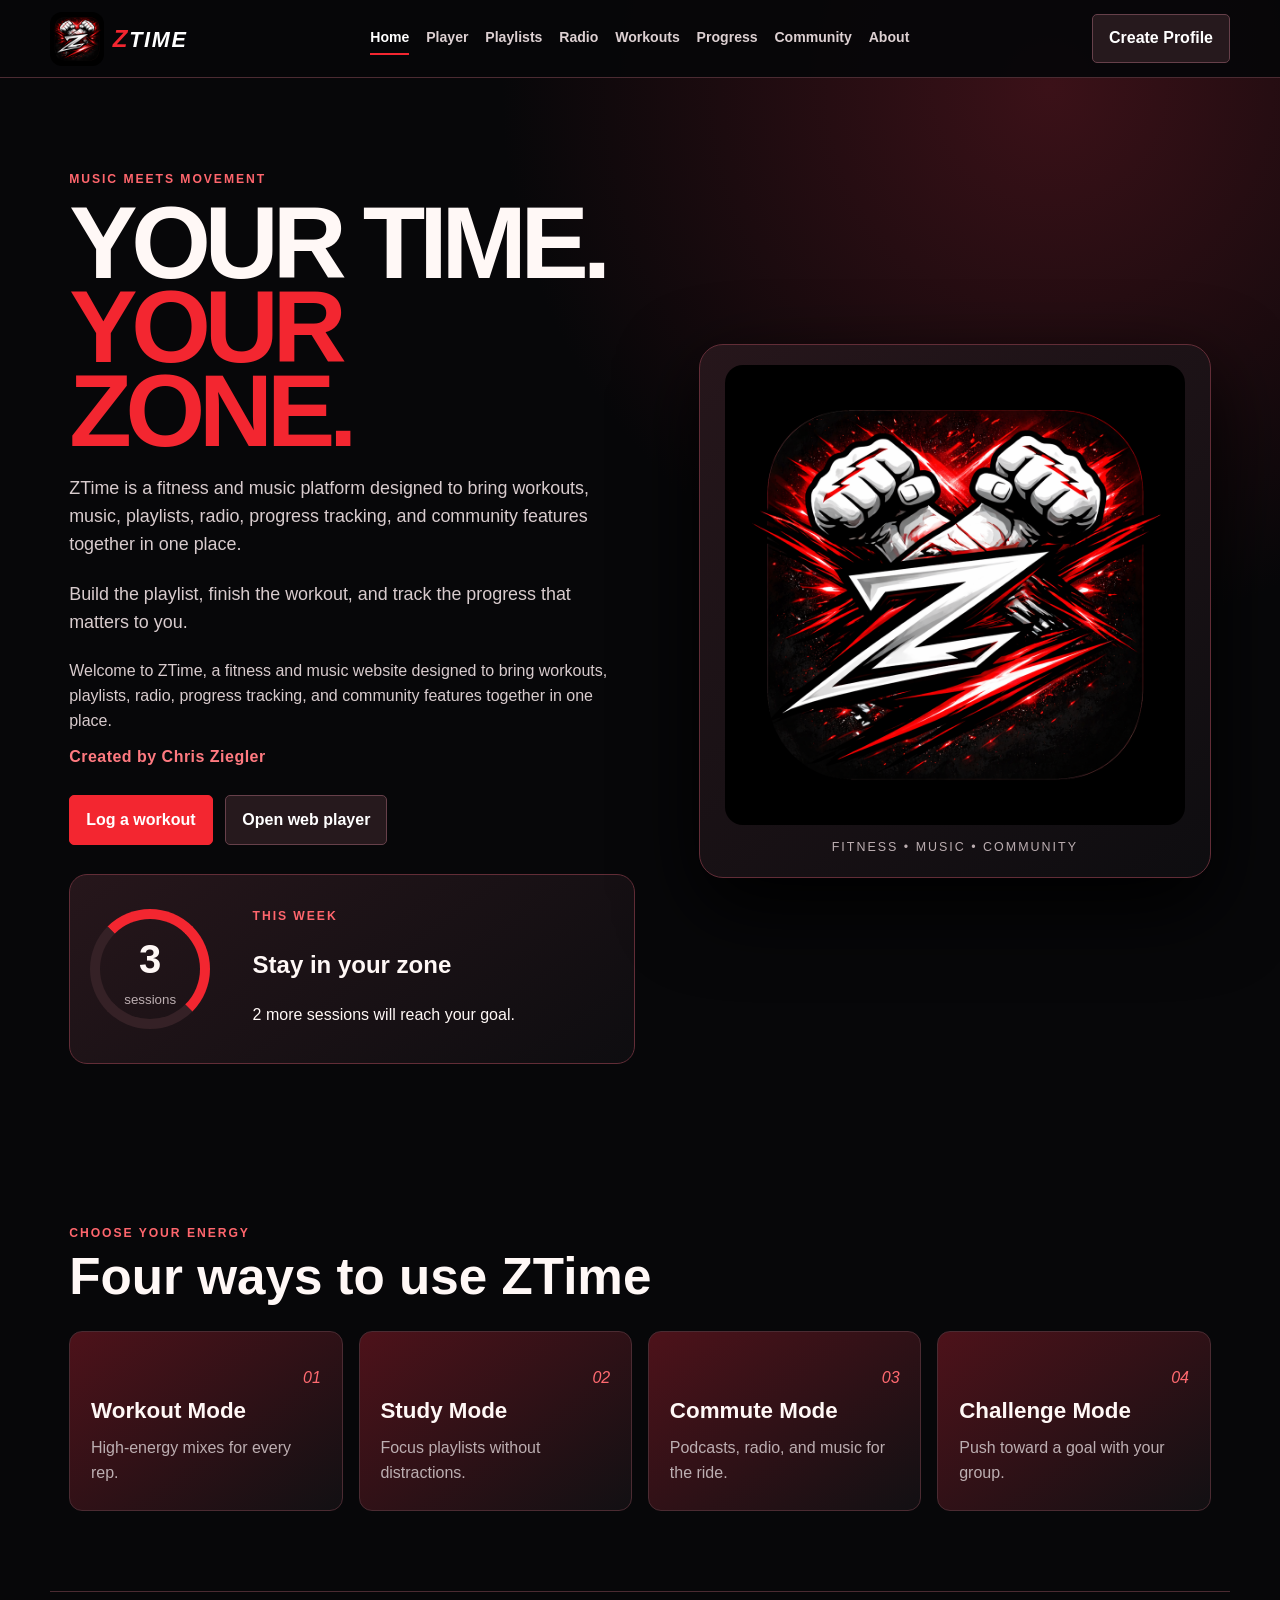
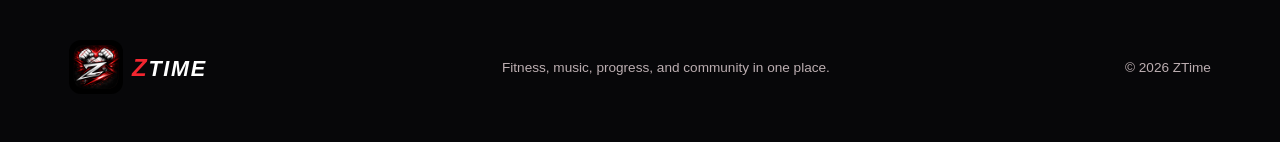
==== commit 66aab604: "Add files via upload" ====
--- a/index.html
+++ b/index.html
@@ -9,7 +9,8 @@
 </head>
 <body>
   <a class="skip" href="#main">Skip to content</a>
-  <header>
+  <!-- Main site header and navigation -->
+<header>
     <a class="logo" href="index.html"><img src="ztime-logo.png" alt="ZTime logo"><span><strong>Z</strong>TIME</span></a>
     <nav aria-label="Main navigation">
       <a class="active" href="index.html" aria-current="page">Home</a>
@@ -23,13 +24,16 @@
     </nav>
     <button id="profileButton" type="button">Create Profile</button>
   </header>
-  <main id="main">
+  <!-- Main homepage content -->
+<main id="main">
     <section class="hero">
       <div>
         <p class="eyebrow">MUSIC MEETS MOVEMENT</p>
         <h1>YOUR TIME.<br><span>YOUR ZONE.</span></h1>
         <p class="lead">ZTime is a fitness and music platform designed to bring workouts, music, playlists, radio, progress tracking, and community features together in one place.</p>
         <p class="lead">Build the playlist, finish the workout, and track the progress that matters to you.</p>
+<p class="welcome">Welcome to ZTime, a fitness and music website designed to bring workouts, playlists, radio, progress tracking, and community features together in one place.</p>
+<p class="site-owner">Created by Chris Ziegler</p>
         <div class="actions"><a class="primary" href="workouts.html">Log a workout</a><a href="player.html">Open web player</a></div>
         <div class="dashboard"><div class="ring"><b id="heroSessions">3</b><small>sessions</small></div><div><p class="eyebrow">THIS WEEK</p><h2>Stay in your zone</h2><p id="goalText">Two more sessions will reach your goal.</p></div></div>
       </div>
@@ -37,7 +41,8 @@
     </section>
     <section><div class="sectionTitle"><p>CHOOSE YOUR ENERGY</p><h2>Four ways to use ZTime</h2></div><div class="modes"><article><i>01</i><h3>Workout Mode</h3><p>High-energy mixes for every rep.</p></article><article><i>02</i><h3>Study Mode</h3><p>Focus playlists without distractions.</p></article><article><i>03</i><h3>Commute Mode</h3><p>Podcasts, radio, and music for the ride.</p></article><article><i>04</i><h3>Challenge Mode</h3><p>Push toward a goal with your group.</p></article></div></section>
   </main>
-  <footer><a class="logo" href="index.html"><img src="ztime-logo.png" alt="ZTime logo"><span><strong>Z</strong>TIME</span></a><p>Fitness, music, progress, and community in one place.</p><p>© 2026 ZTime</p></footer>
+  <!-- Site footer -->
+<footer><a class="logo" href="index.html"><img src="ztime-logo.png" alt="ZTime logo"><span><strong>Z</strong>TIME</span></a><p>Fitness, music, progress, and community in one place.</p><p>© 2026 ZTime</p></footer>
   <dialog id="profileDialog"><form id="profileForm"><button class="close" type="button" aria-label="Close">×</button><p class="eyebrow">ZTIME ACCOUNT</p><h2>Create your demo profile</h2><label>Name<input id="name" required></label><label>Weekly workout goal<input id="goal" type="number" min="1" max="14" value="5" required></label><button class="primary" type="submit">Save profile</button><small>This course demo saves information only in this browser.</small></form></dialog>
   <script src="app.js"></script>
 </body>
--- a/styles.css
+++ b/styles.css
@@ -1 +1,3 @@
 :root{--bg:#070709;--panel:#121014;--panel2:#1c1418;--red:#f32630;--text:#fff8f6;--muted:#bcaeb1;--line:#4b2b32;--max:1180px}*{box-sizing:border-box}html{scroll-behavior:smooth}body{margin:0;background:radial-gradient(circle at 82% 5%,#3b1118 0,transparent 28%),var(--bg);color:var(--text);font:16px/1.55 Arial,sans-serif}.skip{position:absolute;left:-9999px}.skip:focus{left:1rem;top:1rem;background:#fff;color:#000;padding:.8rem;z-index:99}header{min-height:78px;padding:.55rem max(1.2rem,calc((100% - var(--max))/2));display:flex;align-items:center;justify-content:space-between;gap:1.25rem;position:sticky;top:0;z-index:20;background:#070709f2;border-bottom:1px solid var(--line)}.logo{display:flex;align-items:center;gap:.55rem;color:#fff;text-decoration:none;font-size:1.35rem;font-weight:900;font-style:italic;letter-spacing:.08em;white-space:nowrap}.logo img{width:54px;height:54px;object-fit:cover;border-radius:12px}.logo span{color:#fff}.logo strong{color:var(--red);font-size:1.5rem}nav{display:flex;gap:1.05rem;align-items:center;flex-wrap:wrap;justify-content:center}nav a{color:#ddd0d2;text-decoration:none;font-size:.88rem;font-weight:700;padding:.3rem 0;border-bottom:2px solid transparent}nav a:hover,nav a.active{color:#fff;border-color:var(--red)}button,a{font:inherit}button{cursor:pointer}header button,.actions a,.primary{border:1px solid #66404a;border-radius:5px;padding:.72rem 1rem;background:#26191d;color:#fff;text-decoration:none;font-weight:700}.primary{background:var(--red)!important;border-color:var(--red)!important}.hero{min-height:620px;display:grid;grid-template-columns:1.05fr .95fr;align-items:center;gap:4rem}.hero h1{font-size:clamp(4rem,8vw,7rem);line-height:.82;margin:.2rem 0;font-weight:900;letter-spacing:-.06em}.hero h1 span{color:var(--red)}.lead{max-width:600px;color:#d8cbcd;font-size:1.12rem;margin:1.4rem 0}.eyebrow,.sectionTitle p{color:#ff666d;font-size:.76rem;font-weight:800;letter-spacing:.16em}.actions{display:flex;gap:.8rem;margin-top:1.4rem}.heroLogo{display:grid;place-items:center;background:linear-gradient(145deg,#26161b,#0e0d10);border:1px solid #622d37;border-radius:24px;padding:1.25rem;box-shadow:0 30px 80px #000}.heroLogo img{width:min(100%,460px);border-radius:18px}.heroLogo p{margin:.8rem 0 0;color:var(--muted);letter-spacing:.16em;font-size:.78rem}.dashboard{display:grid;grid-template-columns:140px 1fr;align-items:center;gap:1.4rem;margin-top:1.8rem;padding:1.25rem;border:1px solid #622d37;border-radius:18px;background:linear-gradient(145deg,#26161b,#0e0d10)}.ring{width:120px;height:120px;border-radius:50%;display:grid;place-content:center;text-align:center;border:10px solid #352126;border-top-color:var(--red);border-right-color:var(--red)}.ring b{font-size:2.5rem}.ring small{color:var(--muted)}section{max-width:var(--max);margin:auto;padding:5rem 1.2rem}.pageIntro{max-width:var(--max);margin:auto;padding:4rem 1.2rem 1rem}.pageIntro h1{font-size:clamp(3rem,6vw,5.5rem);line-height:.9;margin:.25rem 0}.pageIntro h1 span{color:var(--red)}.pageIntro p{max-width:760px;color:var(--muted);font-size:1.08rem}.sectionTitle{margin-bottom:1.8rem}.sectionTitle p{margin:0 0 .5rem}.sectionTitle h2{font-size:clamp(2.2rem,4vw,3.6rem);line-height:1;margin:0}.modes,.stats,.featureGrid{display:grid;grid-template-columns:repeat(4,1fr);gap:1rem}.modes article,.stats article,.featureGrid article,.construction{min-height:180px;padding:1.3rem;border:1px solid var(--line);border-radius:13px;background:linear-gradient(145deg,#4d121a,#121013);display:flex;flex-direction:column;justify-content:flex-end}.modes i{align-self:flex-end;color:#ff6a70}.modes h3,.featureGrid h3{font-size:1.4rem;margin:.2rem 0}.modes p,.featureGrid p,.construction p{color:var(--muted);margin:.25rem 0}.player{display:grid;grid-template-columns:220px 1fr 300px;gap:2rem;align-items:center;background:linear-gradient(135deg,#201217,#0d0c0e);border:1px solid var(--line);border-radius:18px;padding:1.8rem}.cover{aspect-ratio:1;display:grid;place-content:center;border-radius:12px;background:#130d10;overflow:hidden}.cover img{width:100%;height:100%;object-fit:cover}.now h3{font-size:2rem;margin:.2rem 0}.now p{color:var(--muted)}.timeline{height:5px;background:#4c3036;margin:1rem 0}.timeline i{display:block;width:20%;height:100%;background:var(--red)}.controls{display:flex;gap:.6rem}.controls button{width:46px;height:46px;border-radius:50%;border:1px solid #61414a;background:transparent;color:#fff}.controls #play{background:var(--red);border:0}.queue{display:grid;gap:.45rem}.queue button{display:flex;justify-content:space-between;gap:1rem;padding:.8rem;border:1px solid #4c2930;border-radius:6px;background:#28171c;color:#fff}.queue button.active{border-color:var(--red)}.queue span,.queue small{color:var(--muted)}.twoCol{display:grid;grid-template-columns:.8fr 1.2fr;gap:1.1rem}form,.list,.forum{padding:1.4rem;border:1px solid var(--line);border-radius:14px;background:var(--panel)}form{display:grid;gap:1rem}label{display:grid;gap:.35rem;color:#d9ccce;font-size:.9rem;font-weight:700}input,select,textarea{width:100%;padding:.78rem;background:#09090b;color:#fff;border:1px solid #5b353d;border-radius:5px;font:inherit}input:focus,select:focus,textarea:focus{outline:2px solid var(--red);outline-offset:2px}.fields{display:grid;grid-template-columns:repeat(3,1fr);gap:.7rem}form>p{min-height:1.2em;color:#ff8187;margin:0}.listHead{display:flex;align-items:center;justify-content:space-between}.listHead h3,form h3{margin:0}.listHead span{color:var(--muted);font-size:.85rem}ul{list-style:none;padding:0;margin:1rem 0 0;display:grid;gap:.55rem}li{display:grid;grid-template-columns:1fr auto;gap:.5rem;align-items:center;background:var(--panel2);border-left:3px solid var(--red);padding:.8rem}li p{margin:0;font-weight:700}li small{color:var(--muted)}li button{border:0;background:transparent;color:#ff8b90}.stats article{min-height:145px;background:linear-gradient(145deg,#1b1316,#0e0d0f)}.stats span,.stats small{color:var(--muted)}.stats b{font-size:1.65rem;margin:.3rem 0}.stats article div{height:5px;background:#443036}.stats article div i{display:block;width:60%;height:100%;background:var(--red)}.community{grid-template-columns:1.2fr .8fr}.forum{display:grid;gap:.7rem}.forum article{display:grid;grid-template-columns:46px 1fr;gap:1rem;background:var(--panel2);padding:.9rem;border-radius:8px}.forum article>b{width:46px;height:46px;border-radius:50%;display:grid;place-content:center;background:#68151e}.forum h3{margin:.15rem 0;font-size:1rem}.forum p{color:var(--muted);margin:0}.forum small{color:#ff6d73}.community textarea{min-height:90px;resize:vertical}.note{color:var(--muted);font-size:.82rem}.construction{min-height:320px;justify-content:center;align-items:flex-start}.construction h2{font-size:2.3rem;margin:.2rem 0}.construction .badge{display:inline-block;background:var(--red);color:#fff;border-radius:999px;padding:.3rem .7rem;font-weight:800;font-size:.78rem;letter-spacing:.08em}.aboutLogo{width:min(320px,100%);border-radius:18px;border:1px solid var(--line)}footer{max-width:var(--max);margin:auto;padding:3rem 1.2rem;border-top:1px solid var(--line);display:flex;justify-content:space-between;align-items:center;gap:1rem;color:var(--muted);font-size:.85rem}dialog{max-width:430px;width:calc(100% - 2rem);padding:0;background:#121014;color:#fff;border:1px solid #63333c;border-radius:14px}dialog::backdrop{background:#000c}dialog form{position:relative;padding:2rem;border:0}.close{position:absolute;right:.8rem;top:.5rem;border:0;background:none;color:#fff;font-size:1.8rem}@media(max-width:1040px){header{align-items:flex-start;flex-wrap:wrap}nav{order:3;width:100%;padding-bottom:.35rem}}@media(max-width:850px){.hero{grid-template-columns:1fr;min-height:auto;padding-top:4rem}.modes,.stats,.featureGrid{grid-template-columns:repeat(2,1fr)}.player{grid-template-columns:180px 1fr}.queue{grid-column:1/-1}.twoCol,.community{grid-template-columns:1fr}.dashboard{grid-template-columns:1fr}.ring{width:110px;height:110px}}@media(max-width:620px){header{position:static}nav{justify-content:flex-start;overflow-x:auto;flex-wrap:nowrap;padding-bottom:.7rem}nav a{white-space:nowrap}.hero h1{font-size:4rem}.actions{flex-direction:column}.modes,.stats,.featureGrid,.player{grid-template-columns:1fr}.fields{grid-template-columns:1fr}footer{align-items:flex-start;flex-direction:column}.logo span{display:none}}
+
+.welcome{max-width:650px;color:#d8cbcd;margin:0 0 .7rem;font-size:1rem}.site-owner{margin:0 0 1.6rem;color:#ff7a80;font-weight:700;letter-spacing:.03em}
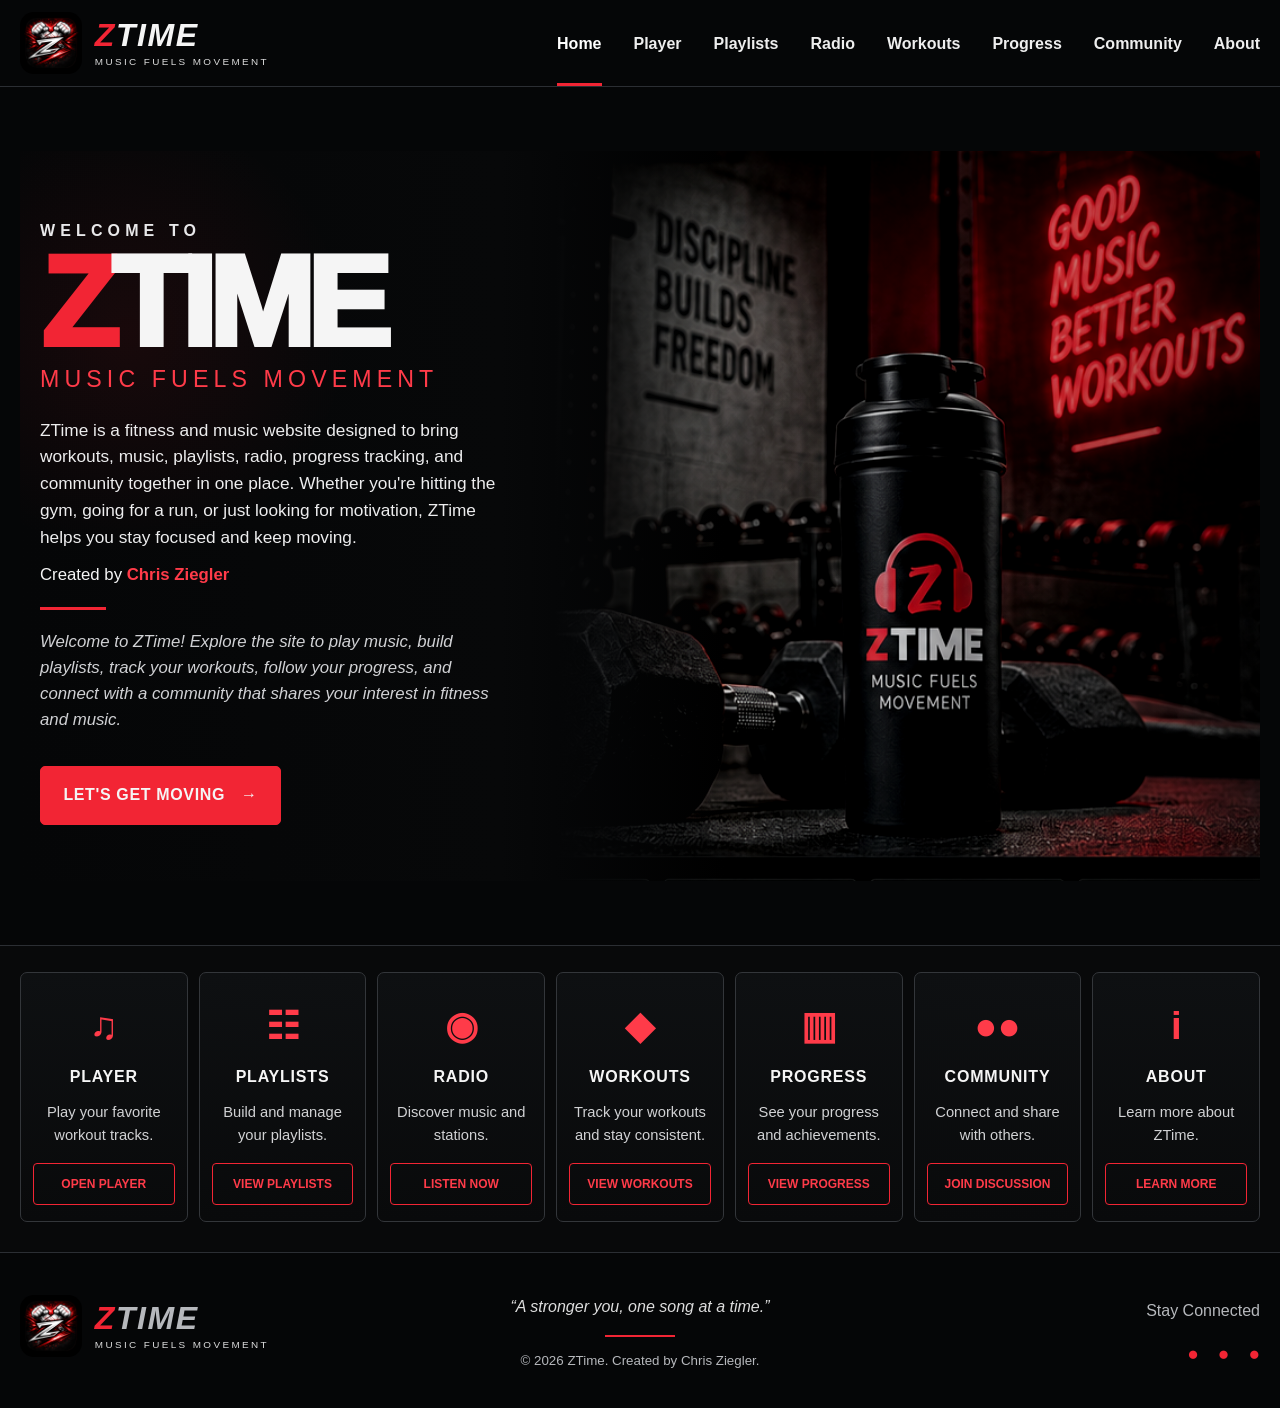
==== commit c5467d0b: "Add files via upload" ====
--- a/index.html
+++ b/index.html
@@ -3,16 +3,21 @@
 <head>
   <meta charset="utf-8">
   <meta name="viewport" content="width=device-width, initial-scale=1">
-  <meta name="description" content="ZTime combines fitness, music, playlists, radio, progress tracking, and community.">
-  <title>ZTime | Fitness and Music</title>
+  <meta name="description" content="ZTime combines fitness, music, playlists, radio, workout tracking, progress, and community.">
+  <title>ZTime | Music Fuels Movement</title>
   <link rel="stylesheet" href="styles.css">
 </head>
 <body>
   <a class="skip" href="#main">Skip to content</a>
+
   <!-- Main site header and navigation -->
-<header>
-    <a class="logo" href="index.html"><img src="ztime-logo.png" alt="ZTime logo"><span><strong>Z</strong>TIME</span></a>
-    <nav aria-label="Main navigation">
+  <header class="siteHeader">
+    <a class="brand" href="index.html" aria-label="ZTime home">
+      <img src="ztime-logo.png" alt="ZTime logo">
+      <span class="brandText"><b><em>Z</em>TIME</b><small>MUSIC FUELS MOVEMENT</small></span>
+    </a>
+
+    <nav class="mainNav" aria-label="Main navigation">
       <a class="active" href="index.html" aria-current="page">Home</a>
       <a href="player.html">Player</a>
       <a href="playlists.html">Playlists</a>
@@ -22,28 +27,114 @@
       <a href="community.html">Community</a>
       <a href="about.html">About</a>
     </nav>
-    <button id="profileButton" type="button">Create Profile</button>
   </header>
+
   <!-- Main homepage content -->
-<main id="main">
-    <section class="hero">
-      <div>
-        <p class="eyebrow">MUSIC MEETS MOVEMENT</p>
-        <h1>YOUR TIME.<br><span>YOUR ZONE.</span></h1>
-        <p class="lead">ZTime is a fitness and music platform designed to bring workouts, music, playlists, radio, progress tracking, and community features together in one place.</p>
-        <p class="lead">Build the playlist, finish the workout, and track the progress that matters to you.</p>
-<p class="welcome">Welcome to ZTime, a fitness and music website designed to bring workouts, playlists, radio, progress tracking, and community features together in one place.</p>
-<p class="site-owner">Created by Chris Ziegler</p>
-        <div class="actions"><a class="primary" href="workouts.html">Log a workout</a><a href="player.html">Open web player</a></div>
-        <div class="dashboard"><div class="ring"><b id="heroSessions">3</b><small>sessions</small></div><div><p class="eyebrow">THIS WEEK</p><h2>Stay in your zone</h2><p id="goalText">Two more sessions will reach your goal.</p></div></div>
+  <main id="main">
+    <section class="homeHero">
+      <div class="heroCopy">
+        <p class="heroKicker">WELCOME TO</p>
+        <h1><span>Z</span>TIME</h1>
+        <p class="heroTagline">MUSIC FUELS MOVEMENT</p>
+
+        <p class="heroIntro">
+          ZTime is a fitness and music website designed to bring workouts, music,
+          playlists, radio, progress tracking, and community together in one place.
+          Whether you're hitting the gym, going for a run, or just looking for
+          motivation, ZTime helps you stay focused and keep moving.
+        </p>
+
+        <p class="creator">Created by <strong>Chris Ziegler</strong></p>
+        <div class="accentLine" aria-hidden="true"></div>
+
+        <p class="welcomeCopy">
+          Welcome to ZTime! Explore the site to play music, build playlists,
+          track your workouts, follow your progress, and connect with a community
+          that shares your interest in fitness and music.
+        </p>
+
+        <a class="heroButton" href="workouts.html">LET'S GET MOVING <span>→</span></a>
       </div>
-      <aside class="heroLogo"><img src="ztime-logo.png" alt="ZTime logo with crossed fists and a stylized letter Z"><p>FITNESS • MUSIC • COMMUNITY</p></aside>
+
+      <div class="heroVisual" aria-label="ZTime fitness and music theme">
+        <img src="hero-gym.png" alt="Dark red and black gym scene with dumbbells and ZTime-inspired fitness branding">
+      </div>
     </section>
-    <section><div class="sectionTitle"><p>CHOOSE YOUR ENERGY</p><h2>Four ways to use ZTime</h2></div><div class="modes"><article><i>01</i><h3>Workout Mode</h3><p>High-energy mixes for every rep.</p></article><article><i>02</i><h3>Study Mode</h3><p>Focus playlists without distractions.</p></article><article><i>03</i><h3>Commute Mode</h3><p>Podcasts, radio, and music for the ride.</p></article><article><i>04</i><h3>Challenge Mode</h3><p>Push toward a goal with your group.</p></article></div></section>
+
+    <!-- Quick access cards -->
+    <section class="featureStrip" aria-labelledby="explore-title">
+      <h2 id="explore-title" class="visuallyHidden">Explore ZTime</h2>
+
+      <article class="featureCard">
+        <div class="featureIcon">♫</div>
+        <h3>PLAYER</h3>
+        <p>Play your favorite workout tracks.</p>
+        <a href="player.html">OPEN PLAYER</a>
+      </article>
+
+      <article class="featureCard">
+        <div class="featureIcon">☷</div>
+        <h3>PLAYLISTS</h3>
+        <p>Build and manage your playlists.</p>
+        <a href="playlists.html">VIEW PLAYLISTS</a>
+      </article>
+
+      <article class="featureCard">
+        <div class="featureIcon">◉</div>
+        <h3>RADIO</h3>
+        <p>Discover music and stations.</p>
+        <a href="radio.html">LISTEN NOW</a>
+      </article>
+
+      <article class="featureCard">
+        <div class="featureIcon">◆</div>
+        <h3>WORKOUTS</h3>
+        <p>Track your workouts and stay consistent.</p>
+        <a href="workouts.html">VIEW WORKOUTS</a>
+      </article>
+
+      <article class="featureCard">
+        <div class="featureIcon">▥</div>
+        <h3>PROGRESS</h3>
+        <p>See your progress and achievements.</p>
+        <a href="progress.html">VIEW PROGRESS</a>
+      </article>
+
+      <article class="featureCard">
+        <div class="featureIcon">●●</div>
+        <h3>COMMUNITY</h3>
+        <p>Connect and share with others.</p>
+        <a href="community.html">JOIN DISCUSSION</a>
+      </article>
+
+      <article class="featureCard">
+        <div class="featureIcon">i</div>
+        <h3>ABOUT</h3>
+        <p>Learn more about ZTime.</p>
+        <a href="about.html">LEARN MORE</a>
+      </article>
+    </section>
   </main>
+
   <!-- Site footer -->
-<footer><a class="logo" href="index.html"><img src="ztime-logo.png" alt="ZTime logo"><span><strong>Z</strong>TIME</span></a><p>Fitness, music, progress, and community in one place.</p><p>© 2026 ZTime</p></footer>
-  <dialog id="profileDialog"><form id="profileForm"><button class="close" type="button" aria-label="Close">×</button><p class="eyebrow">ZTIME ACCOUNT</p><h2>Create your demo profile</h2><label>Name<input id="name" required></label><label>Weekly workout goal<input id="goal" type="number" min="1" max="14" value="5" required></label><button class="primary" type="submit">Save profile</button><small>This course demo saves information only in this browser.</small></form></dialog>
+  <footer class="siteFooter">
+    <a class="brand footerBrand" href="index.html">
+      <img src="ztime-logo.png" alt="ZTime logo">
+      <span class="brandText"><b><em>Z</em>TIME</b><small>MUSIC FUELS MOVEMENT</small></span>
+    </a>
+
+    <div class="footerQuote">
+      <p>“A stronger you, one song at a time.”</p>
+      <span></span>
+      <small>© 2026 ZTime. Created by Chris Ziegler.</small>
+    </div>
+
+    <div class="footerLinks">
+      <p>Stay Connected</p>
+      <span>●　●　●</span>
+    </div>
+  </footer>
+
   <script src="app.js"></script>
 </body>
 </html>
--- a/styles.css
+++ b/styles.css
@@ -1,3 +1,286 @@
-:root{--bg:#070709;--panel:#121014;--panel2:#1c1418;--red:#f32630;--text:#fff8f6;--muted:#bcaeb1;--line:#4b2b32;--max:1180px}*{box-sizing:border-box}html{scroll-behavior:smooth}body{margin:0;background:radial-gradient(circle at 82% 5%,#3b1118 0,transparent 28%),var(--bg);color:var(--text);font:16px/1.55 Arial,sans-serif}.skip{position:absolute;left:-9999px}.skip:focus{left:1rem;top:1rem;background:#fff;color:#000;padding:.8rem;z-index:99}header{min-height:78px;padding:.55rem max(1.2rem,calc((100% - var(--max))/2));display:flex;align-items:center;justify-content:space-between;gap:1.25rem;position:sticky;top:0;z-index:20;background:#070709f2;border-bottom:1px solid var(--line)}.logo{display:flex;align-items:center;gap:.55rem;color:#fff;text-decoration:none;font-size:1.35rem;font-weight:900;font-style:italic;letter-spacing:.08em;white-space:nowrap}.logo img{width:54px;height:54px;object-fit:cover;border-radius:12px}.logo span{color:#fff}.logo strong{color:var(--red);font-size:1.5rem}nav{display:flex;gap:1.05rem;align-items:center;flex-wrap:wrap;justify-content:center}nav a{color:#ddd0d2;text-decoration:none;font-size:.88rem;font-weight:700;padding:.3rem 0;border-bottom:2px solid transparent}nav a:hover,nav a.active{color:#fff;border-color:var(--red)}button,a{font:inherit}button{cursor:pointer}header button,.actions a,.primary{border:1px solid #66404a;border-radius:5px;padding:.72rem 1rem;background:#26191d;color:#fff;text-decoration:none;font-weight:700}.primary{background:var(--red)!important;border-color:var(--red)!important}.hero{min-height:620px;display:grid;grid-template-columns:1.05fr .95fr;align-items:center;gap:4rem}.hero h1{font-size:clamp(4rem,8vw,7rem);line-height:.82;margin:.2rem 0;font-weight:900;letter-spacing:-.06em}.hero h1 span{color:var(--red)}.lead{max-width:600px;color:#d8cbcd;font-size:1.12rem;margin:1.4rem 0}.eyebrow,.sectionTitle p{color:#ff666d;font-size:.76rem;font-weight:800;letter-spacing:.16em}.actions{display:flex;gap:.8rem;margin-top:1.4rem}.heroLogo{display:grid;place-items:center;background:linear-gradient(145deg,#26161b,#0e0d10);border:1px solid #622d37;border-radius:24px;padding:1.25rem;box-shadow:0 30px 80px #000}.heroLogo img{width:min(100%,460px);border-radius:18px}.heroLogo p{margin:.8rem 0 0;color:var(--muted);letter-spacing:.16em;font-size:.78rem}.dashboard{display:grid;grid-template-columns:140px 1fr;align-items:center;gap:1.4rem;margin-top:1.8rem;padding:1.25rem;border:1px solid #622d37;border-radius:18px;background:linear-gradient(145deg,#26161b,#0e0d10)}.ring{width:120px;height:120px;border-radius:50%;display:grid;place-content:center;text-align:center;border:10px solid #352126;border-top-color:var(--red);border-right-color:var(--red)}.ring b{font-size:2.5rem}.ring small{color:var(--muted)}section{max-width:var(--max);margin:auto;padding:5rem 1.2rem}.pageIntro{max-width:var(--max);margin:auto;padding:4rem 1.2rem 1rem}.pageIntro h1{font-size:clamp(3rem,6vw,5.5rem);line-height:.9;margin:.25rem 0}.pageIntro h1 span{color:var(--red)}.pageIntro p{max-width:760px;color:var(--muted);font-size:1.08rem}.sectionTitle{margin-bottom:1.8rem}.sectionTitle p{margin:0 0 .5rem}.sectionTitle h2{font-size:clamp(2.2rem,4vw,3.6rem);line-height:1;margin:0}.modes,.stats,.featureGrid{display:grid;grid-template-columns:repeat(4,1fr);gap:1rem}.modes article,.stats article,.featureGrid article,.construction{min-height:180px;padding:1.3rem;border:1px solid var(--line);border-radius:13px;background:linear-gradient(145deg,#4d121a,#121013);display:flex;flex-direction:column;justify-content:flex-end}.modes i{align-self:flex-end;color:#ff6a70}.modes h3,.featureGrid h3{font-size:1.4rem;margin:.2rem 0}.modes p,.featureGrid p,.construction p{color:var(--muted);margin:.25rem 0}.player{display:grid;grid-template-columns:220px 1fr 300px;gap:2rem;align-items:center;background:linear-gradient(135deg,#201217,#0d0c0e);border:1px solid var(--line);border-radius:18px;padding:1.8rem}.cover{aspect-ratio:1;display:grid;place-content:center;border-radius:12px;background:#130d10;overflow:hidden}.cover img{width:100%;height:100%;object-fit:cover}.now h3{font-size:2rem;margin:.2rem 0}.now p{color:var(--muted)}.timeline{height:5px;background:#4c3036;margin:1rem 0}.timeline i{display:block;width:20%;height:100%;background:var(--red)}.controls{display:flex;gap:.6rem}.controls button{width:46px;height:46px;border-radius:50%;border:1px solid #61414a;background:transparent;color:#fff}.controls #play{background:var(--red);border:0}.queue{display:grid;gap:.45rem}.queue button{display:flex;justify-content:space-between;gap:1rem;padding:.8rem;border:1px solid #4c2930;border-radius:6px;background:#28171c;color:#fff}.queue button.active{border-color:var(--red)}.queue span,.queue small{color:var(--muted)}.twoCol{display:grid;grid-template-columns:.8fr 1.2fr;gap:1.1rem}form,.list,.forum{padding:1.4rem;border:1px solid var(--line);border-radius:14px;background:var(--panel)}form{display:grid;gap:1rem}label{display:grid;gap:.35rem;color:#d9ccce;font-size:.9rem;font-weight:700}input,select,textarea{width:100%;padding:.78rem;background:#09090b;color:#fff;border:1px solid #5b353d;border-radius:5px;font:inherit}input:focus,select:focus,textarea:focus{outline:2px solid var(--red);outline-offset:2px}.fields{display:grid;grid-template-columns:repeat(3,1fr);gap:.7rem}form>p{min-height:1.2em;color:#ff8187;margin:0}.listHead{display:flex;align-items:center;justify-content:space-between}.listHead h3,form h3{margin:0}.listHead span{color:var(--muted);font-size:.85rem}ul{list-style:none;padding:0;margin:1rem 0 0;display:grid;gap:.55rem}li{display:grid;grid-template-columns:1fr auto;gap:.5rem;align-items:center;background:var(--panel2);border-left:3px solid var(--red);padding:.8rem}li p{margin:0;font-weight:700}li small{color:var(--muted)}li button{border:0;background:transparent;color:#ff8b90}.stats article{min-height:145px;background:linear-gradient(145deg,#1b1316,#0e0d0f)}.stats span,.stats small{color:var(--muted)}.stats b{font-size:1.65rem;margin:.3rem 0}.stats article div{height:5px;background:#443036}.stats article div i{display:block;width:60%;height:100%;background:var(--red)}.community{grid-template-columns:1.2fr .8fr}.forum{display:grid;gap:.7rem}.forum article{display:grid;grid-template-columns:46px 1fr;gap:1rem;background:var(--panel2);padding:.9rem;border-radius:8px}.forum article>b{width:46px;height:46px;border-radius:50%;display:grid;place-content:center;background:#68151e}.forum h3{margin:.15rem 0;font-size:1rem}.forum p{color:var(--muted);margin:0}.forum small{color:#ff6d73}.community textarea{min-height:90px;resize:vertical}.note{color:var(--muted);font-size:.82rem}.construction{min-height:320px;justify-content:center;align-items:flex-start}.construction h2{font-size:2.3rem;margin:.2rem 0}.construction .badge{display:inline-block;background:var(--red);color:#fff;border-radius:999px;padding:.3rem .7rem;font-weight:800;font-size:.78rem;letter-spacing:.08em}.aboutLogo{width:min(320px,100%);border-radius:18px;border:1px solid var(--line)}footer{max-width:var(--max);margin:auto;padding:3rem 1.2rem;border-top:1px solid var(--line);display:flex;justify-content:space-between;align-items:center;gap:1rem;color:var(--muted);font-size:.85rem}dialog{max-width:430px;width:calc(100% - 2rem);padding:0;background:#121014;color:#fff;border:1px solid #63333c;border-radius:14px}dialog::backdrop{background:#000c}dialog form{position:relative;padding:2rem;border:0}.close{position:absolute;right:.8rem;top:.5rem;border:0;background:none;color:#fff;font-size:1.8rem}@media(max-width:1040px){header{align-items:flex-start;flex-wrap:wrap}nav{order:3;width:100%;padding-bottom:.35rem}}@media(max-width:850px){.hero{grid-template-columns:1fr;min-height:auto;padding-top:4rem}.modes,.stats,.featureGrid{grid-template-columns:repeat(2,1fr)}.player{grid-template-columns:180px 1fr}.queue{grid-column:1/-1}.twoCol,.community{grid-template-columns:1fr}.dashboard{grid-template-columns:1fr}.ring{width:110px;height:110px}}@media(max-width:620px){header{position:static}nav{justify-content:flex-start;overflow-x:auto;flex-wrap:nowrap;padding-bottom:.7rem}nav a{white-space:nowrap}.hero h1{font-size:4rem}.actions{flex-direction:column}.modes,.stats,.featureGrid,.player{grid-template-columns:1fr}.fields{grid-template-columns:1fr}footer{align-items:flex-start;flex-direction:column}.logo span{display:none}}
-
-.welcome{max-width:650px;color:#d8cbcd;margin:0 0 .7rem;font-size:1rem}.site-owner{margin:0 0 1.6rem;color:#ff7a80;font-weight:700;letter-spacing:.03em}
+
+:root{
+  --bg:#050607;
+  --panel:#0d0f11;
+  --panel2:#121417;
+  --red:#f22534;
+  --red2:#ff3b49;
+  --text:#f5f5f5;
+  --muted:#b6b8bc;
+  --line:#2b2e33;
+  --max:1500px;
+}
+*{box-sizing:border-box}
+html{scroll-behavior:smooth}
+body{
+  margin:0;
+  background:var(--bg);
+  color:var(--text);
+  font:16px/1.55 Arial,Helvetica,sans-serif;
+}
+a{color:inherit}
+button,a{font:inherit}
+button{cursor:pointer}
+.skip{position:absolute;left:-9999px}
+.skip:focus{left:1rem;top:1rem;background:#fff;color:#000;padding:.75rem 1rem;z-index:1000}
+.visuallyHidden{position:absolute;width:1px;height:1px;padding:0;margin:-1px;overflow:hidden;clip:rect(0,0,0,0);white-space:nowrap;border:0}
+
+/* Header */
+.siteHeader,header{
+  min-height:86px;
+  padding:0 max(1.25rem,calc((100% - var(--max))/2));
+  display:flex;
+  align-items:center;
+  justify-content:space-between;
+  gap:2rem;
+  background:#060708f5;
+  border-bottom:1px solid var(--line);
+  position:sticky;
+  top:0;
+  z-index:50;
+}
+.brand,.logo{
+  display:flex;
+  align-items:center;
+  gap:.8rem;
+  text-decoration:none;
+  flex:none;
+}
+.brand img,.logo img{width:62px;height:62px;object-fit:cover;border-radius:14px}
+.brandText{display:grid;line-height:1}
+.brandText b{font-size:2rem;letter-spacing:.05em;font-style:italic}
+.brandText em{color:var(--red);font-style:italic}
+.brandText small{font-size:.62rem;letter-spacing:.24em;margin-top:.35rem;color:#ddd}
+.logo span{font-weight:900;letter-spacing:.06em;font-size:1.4rem}
+.logo span strong{color:var(--red)}
+.mainNav,nav{display:flex;align-items:center;gap:2rem}
+.mainNav a,nav a{
+  color:#eee;
+  text-decoration:none;
+  font-weight:700;
+  padding:2rem 0 1.65rem;
+  border-bottom:3px solid transparent;
+}
+.mainNav a:hover,.mainNav a.active,nav a:hover,nav a.active{color:#fff;border-bottom-color:var(--red)}
+header>button{
+  border:1px solid #6a2a31;
+  border-radius:5px;
+  padding:.7rem 1rem;
+  color:#fff;
+  background:#211316;
+}
+
+/* Homepage hero */
+.homeHero{
+  max-width:var(--max);
+  margin:auto;
+  min-height:620px;
+  display:grid;
+  grid-template-columns:.95fr 1.25fr;
+  border-bottom:1px solid var(--line);
+}
+.heroCopy{
+  padding:4.25rem 3rem 3.5rem 1.25rem;
+  background:
+    radial-gradient(circle at 20% 25%,rgba(242,37,52,.08),transparent 32%),
+    linear-gradient(90deg,#050607 0%,#070809 90%,transparent 100%);
+  position:relative;
+  z-index:2;
+}
+.heroKicker{letter-spacing:.32em;font-weight:800;margin:0 0 .7rem;color:#e8e8ea}
+.heroCopy h1{
+  font-size:clamp(5rem,10vw,8.6rem);
+  line-height:.75;
+  margin:.15rem 0 .65rem;
+  letter-spacing:-.065em;
+  font-weight:950;
+}
+.heroCopy h1 span{color:var(--red)}
+.heroTagline{color:var(--red2);letter-spacing:.22em;font-size:1.45rem;margin:.5rem 0 1.2rem}
+.heroIntro{max-width:620px;font-size:1.08rem;color:#ededee;margin:0 0 .65rem}
+.creator{font-size:1.05rem;margin:.7rem 0}
+.creator strong{color:var(--red2)}
+.accentLine{width:66px;height:3px;background:var(--red);margin:1.2rem 0}
+.welcomeCopy{max-width:620px;font-style:italic;font-size:1.05rem;color:#d0d1d4}
+.heroButton{
+  display:inline-flex;
+  align-items:center;
+  gap:1rem;
+  margin-top:1rem;
+  padding:1rem 1.4rem;
+  background:var(--red);
+  border:1px solid var(--red);
+  border-radius:5px;
+  text-decoration:none;
+  font-weight:900;
+  letter-spacing:.04em;
+}
+.heroButton:hover{background:#ff3343}
+.heroVisual{min-height:620px;overflow:hidden;position:relative;background:#13090b}
+.heroVisual::after{
+  content:"";
+  position:absolute;inset:0;
+  background:linear-gradient(90deg,#050607 0%,transparent 24%,rgba(0,0,0,.06) 70%,rgba(0,0,0,.25) 100%);
+  pointer-events:none;
+}
+.heroVisual img{width:100%;height:100%;object-fit:cover;object-position:center;display:block;filter:saturate(.95) contrast(1.08) brightness(.85)}
+
+/* Homepage quick-access cards */
+.featureStrip{
+  max-width:var(--max);
+  margin:0 auto;
+  padding:1.6rem 1.25rem 1.9rem;
+  display:grid;
+  grid-template-columns:repeat(7,1fr);
+  gap:.7rem;
+  background:#08090a;
+}
+.featureCard{
+  min-height:250px;
+  display:flex;
+  flex-direction:column;
+  align-items:center;
+  text-align:center;
+  padding:1.35rem .75rem 1rem;
+  border:1px solid #33363a;
+  background:linear-gradient(180deg,#0e1012,#090a0b);
+  border-radius:7px;
+}
+.featureIcon{
+  height:64px;
+  display:grid;
+  place-items:center;
+  color:var(--red2);
+  font-size:2.4rem;
+  font-weight:900;
+}
+.featureCard h3{font-size:1rem;letter-spacing:.05em;margin:.45rem 0}
+.featureCard p{color:#d1d2d4;margin:.25rem 0 1rem;font-size:.92rem;min-height:3em}
+.featureCard a{
+  width:100%;
+  margin-top:auto;
+  border:1px solid var(--red);
+  color:var(--red2);
+  padding:.65rem .5rem;
+  border-radius:4px;
+  font-size:.75rem;
+  font-weight:900;
+  text-decoration:none;
+}
+.featureCard a:hover{background:var(--red);color:#fff}
+
+/* Footer */
+.siteFooter,footer{
+  max-width:var(--max);
+  margin:auto;
+  padding:1.6rem 1.25rem 2.2rem;
+  border-top:1px solid var(--line);
+  display:grid;
+  grid-template-columns:1fr 1fr 1fr;
+  gap:1.5rem;
+  align-items:center;
+  color:var(--muted);
+}
+.footerBrand{justify-self:start}
+.footerQuote{text-align:center}
+.footerQuote p{font-style:italic;color:#ddd}
+.footerQuote span{display:block;width:70px;height:2px;background:var(--red);margin:.7rem auto}
+.footerLinks{text-align:right}
+.footerLinks span{color:var(--red);font-size:1.2rem}
+
+/* Shared inner-page layout */
+main:not(:has(.homeHero)){max-width:var(--max);margin:auto}
+section{padding:4rem 1.25rem}
+.sectionTitle{margin-bottom:1.8rem}
+.sectionTitle p,.eyebrow{margin:0 0 .5rem;color:#ff6670;font-size:.76rem;font-weight:800;letter-spacing:.16em}
+.sectionTitle h1,.sectionTitle h2{font-size:clamp(2.3rem,4vw,4rem);line-height:1;margin:0}
+.pageHero{text-align:center;padding-top:4rem}
+.pageHero .logoBig{width:min(240px,65vw);border-radius:28px}
+.construction{max-width:800px;margin:0 auto;text-align:center}
+.construction h1{font-size:clamp(3rem,7vw,6rem);margin:.3rem 0}
+.construction p{color:var(--muted);font-size:1.05rem}
+
+.player{display:grid;grid-template-columns:220px 1fr 300px;gap:2rem;align-items:center;background:linear-gradient(135deg,#201217,#0d0c0e);border:1px solid var(--line);border-radius:18px;padding:1.8rem}
+.cover{aspect-ratio:1;display:grid;place-content:center;border-radius:12px;font-size:8rem;font-weight:900;font-style:italic;background:radial-gradient(circle,#ed3038,transparent 55%),#260c11}
+.now h3{font-size:2rem;margin:.2rem 0}
+.now p{color:var(--muted)}
+.timeline{height:5px;background:#4c3036;margin:1rem 0}
+.timeline i{display:block;width:35%;height:100%;background:var(--red)}
+.controls{display:flex;gap:.6rem}
+.controls button{width:46px;height:46px;border-radius:50%;border:1px solid #61414a;background:transparent;color:#fff}
+.controls #play{background:var(--red);border:0}
+.queue{display:grid;gap:.45rem}
+.queue button{display:flex;justify-content:space-between;gap:1rem;padding:.8rem;border:1px solid #4c2930;border-radius:6px;background:#28171c;color:#fff}
+.queue button.active{border-color:var(--red)}
+.queue span,.queue small{color:var(--muted)}
+
+.twoCol{display:grid;grid-template-columns:.8fr 1.2fr;gap:1.1rem}
+form,.list,.forum{padding:1.4rem;border:1px solid var(--line);border-radius:14px;background:var(--panel)}
+form{display:grid;gap:1rem}
+label{display:grid;gap:.35rem;color:#d9ccce;font-size:.9rem;font-weight:700}
+input,select,textarea{width:100%;padding:.78rem;background:#09090b;color:#fff;border:1px solid #5b353d;border-radius:5px;font:inherit}
+input:focus,select:focus,textarea:focus{outline:2px solid var(--red);outline-offset:2px}
+.fields{display:grid;grid-template-columns:repeat(3,1fr);gap:.7rem}
+.primary{background:var(--red)!important;border:1px solid var(--red)!important;border-radius:5px;padding:.75rem 1rem;color:#fff;text-decoration:none;font-weight:800}
+form>p{min-height:1.2em;color:#ff8187;margin:0}
+.listHead{display:flex;align-items:center;justify-content:space-between}
+.listHead h3,form h3{margin:0}
+.listHead span{color:var(--muted);font-size:.85rem}
+ul{list-style:none;padding:0;margin:1rem 0 0;display:grid;gap:.55rem}
+li{display:grid;grid-template-columns:1fr auto;gap:.5rem;align-items:center;background:#1c1418;border-left:3px solid var(--red);padding:.8rem}
+li p{margin:0;font-weight:700}
+li small{color:var(--muted)}
+li button{border:0;background:transparent;color:#ff8b90}
+
+.stats{display:grid;grid-template-columns:repeat(4,1fr);gap:1rem}
+.stats article{min-height:145px;padding:1.3rem;border:1px solid var(--line);border-radius:13px;background:linear-gradient(145deg,#1b1316,#0e0d0f);display:flex;flex-direction:column;justify-content:flex-end}
+.stats span,.stats small{color:var(--muted)}
+.stats b{font-size:1.65rem;margin:.3rem 0}
+.stats article div{height:5px;background:#443036}
+.stats article div i{display:block;width:60%;height:100%;background:var(--red)}
+
+.community{grid-template-columns:1.2fr .8fr}
+.forum{display:grid;gap:.7rem}
+.forum article{display:grid;grid-template-columns:46px 1fr;gap:1rem;background:#1c1418;padding:.9rem;border-radius:8px}
+.forum article>b{width:46px;height:46px;border-radius:50%;display:grid;place-content:center;background:#68151e}
+.forum h3{margin:.15rem 0;font-size:1rem}
+.forum p{color:var(--muted);margin:0}
+.forum small{color:#ff6d73}
+.community textarea{min-height:90px;resize:vertical}
+.note{color:var(--muted);font-size:.82rem}
+dialog{max-width:430px;width:calc(100% - 2rem);padding:0;background:#121014;color:#fff;border:1px solid #63333c;border-radius:14px}
+dialog::backdrop{background:#000c}
+dialog form{position:relative;padding:2rem;border:0}
+.close{position:absolute;right:.8rem;top:.5rem;border:0;background:none;color:#fff;font-size:1.8rem}
+
+@media(max-width:1120px){
+  .mainNav,nav{gap:1rem}
+  .mainNav a,nav a{font-size:.9rem}
+  .featureStrip{grid-template-columns:repeat(4,1fr)}
+}
+@media(max-width:850px){
+  .siteHeader,header{align-items:flex-start;flex-direction:column;padding-top:.8rem;padding-bottom:.6rem;position:static}
+  .mainNav,nav{width:100%;overflow-x:auto;gap:1.2rem}
+  .mainNav a,nav a{white-space:nowrap;padding:.8rem 0}
+  header>button{display:none}
+  .homeHero{grid-template-columns:1fr}
+  .heroCopy{padding:3rem 1.25rem}
+  .heroVisual{min-height:360px}
+  .featureStrip{grid-template-columns:repeat(2,1fr)}
+  .siteFooter,footer{grid-template-columns:1fr;text-align:center}
+  .footerBrand{justify-self:center}
+  .footerLinks{text-align:center}
+  .player{grid-template-columns:180px 1fr}
+  .queue{grid-column:1/-1}
+  .twoCol,.community{grid-template-columns:1fr}
+  .stats{grid-template-columns:repeat(2,1fr)}
+}
+@media(max-width:540px){
+  .brandText b{font-size:1.55rem}
+  .brand img,.logo img{width:52px;height:52px}
+  .heroCopy h1{font-size:5rem}
+  .heroTagline{font-size:1rem}
+  .featureStrip{grid-template-columns:1fr}
+  .player{grid-template-columns:1fr}
+  .fields,.stats{grid-template-columns:1fr}
+}
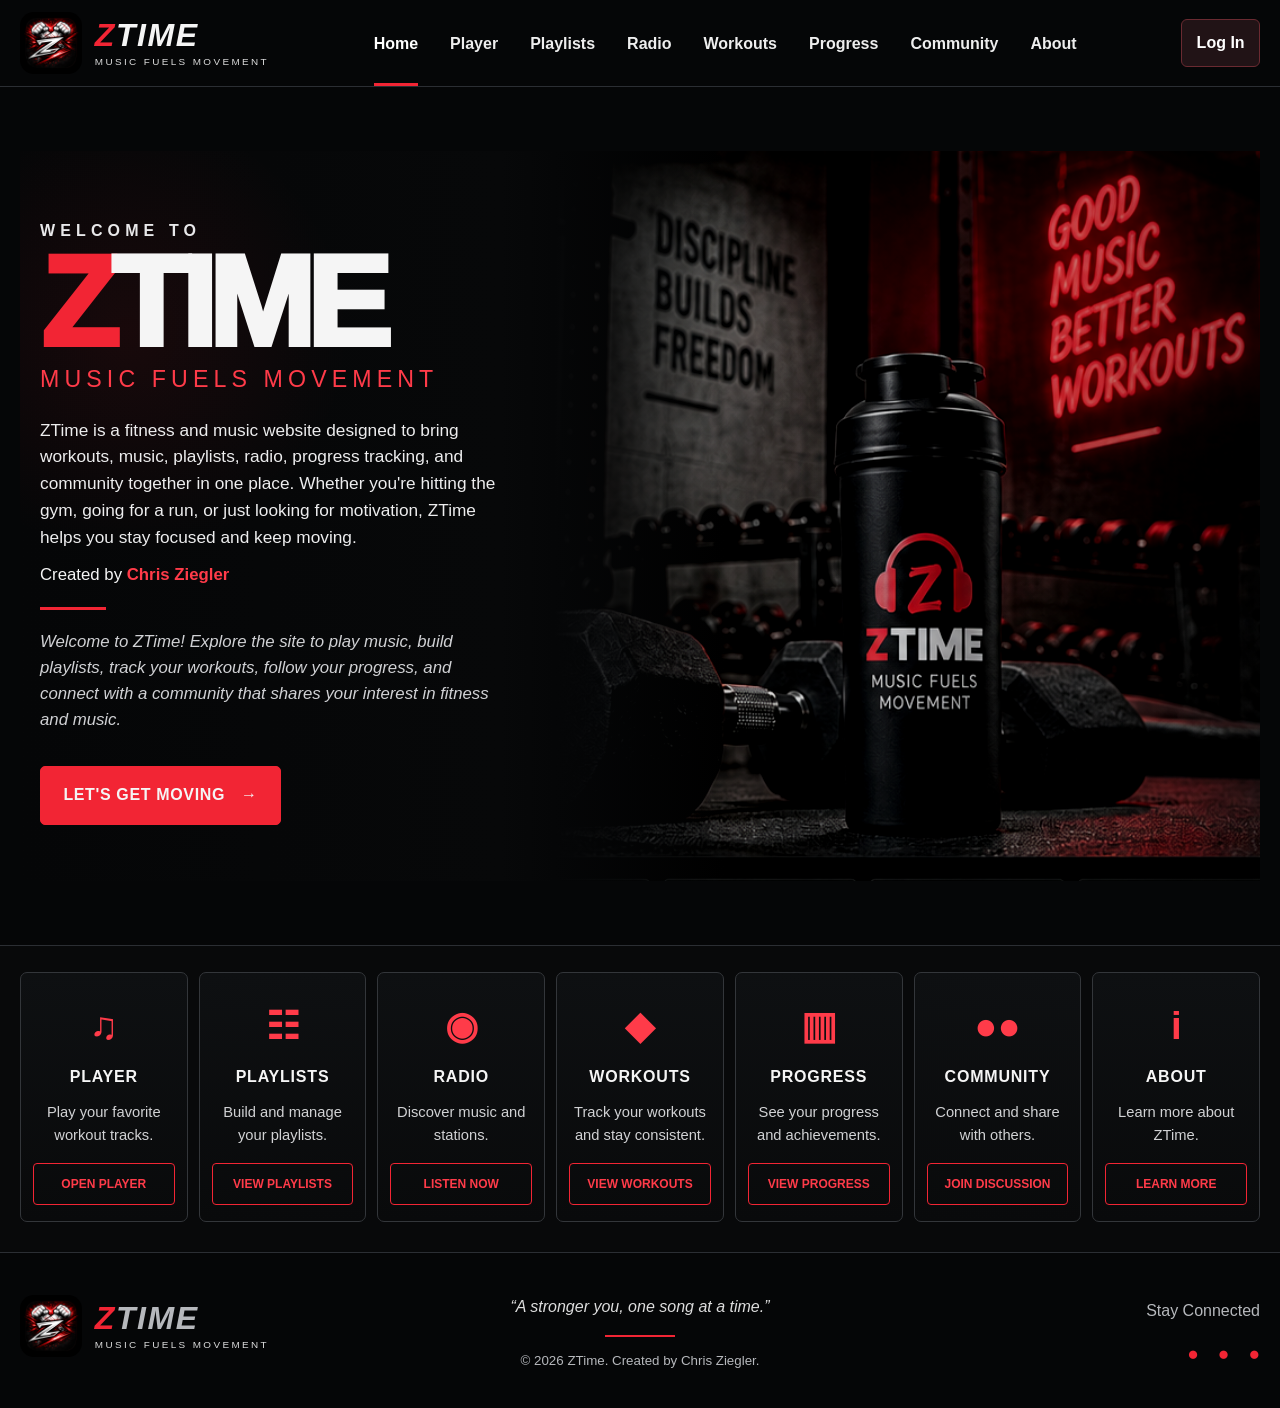
==== commit e748e024: "Add files via upload" ====
--- a/index.html
+++ b/index.html
@@ -27,6 +27,7 @@
       <a href="community.html">Community</a>
       <a href="about.html">About</a>
     </nav>
+      <div id="profileControls" class="profileControls" aria-label="Profile controls"></div>
   </header>
 
   <!-- Main homepage content -->
--- a/styles.css
+++ b/styles.css
@@ -284,3 +284,165 @@
   .player{grid-template-columns:1fr}
   .fields,.stats{grid-template-columns:1fr}
 }
+
+
+/* ZTime profile login, logout, and profile switching */
+.profileControls{
+  display:flex;
+  align-items:center;
+  gap:.55rem;
+  flex:none;
+}
+.loginButton,.logoutButton,.activeProfileButton,.profileLoginButton{
+  border:1px solid #6a2a31;
+  border-radius:6px;
+  color:#fff;
+  background:#211316;
+  font-weight:800;
+}
+.loginButton,.logoutButton{padding:.68rem .9rem}
+.loginButton:hover,.logoutButton:hover,.profileLoginButton:hover{background:#3a171d}
+.activeProfileButton{
+  display:flex;
+  align-items:center;
+  gap:.55rem;
+  padding:.42rem .7rem .42rem .42rem;
+}
+.profileAvatar{
+  width:34px;
+  height:34px;
+  display:grid;
+  place-items:center;
+  border-radius:50%;
+  background:var(--red);
+  color:#fff;
+  font-size:.76rem;
+  font-weight:900;
+}
+.profileName{max-width:110px;overflow:hidden;text-overflow:ellipsis;white-space:nowrap}
+.profileDialog{
+  width:min(620px,calc(100% - 2rem));
+  max-width:620px;
+  border:1px solid #5a252c;
+  border-radius:14px;
+  padding:0;
+  color:var(--text);
+  background:#0c0d0f;
+}
+.profileDialog::backdrop{background:rgba(0,0,0,.78)}
+.profileDialogInner{padding:2rem;position:relative}
+.profileDialogInner h2{font-size:2rem;margin:.2rem 0 .65rem}
+.profileDialogInner h3{margin:.25rem 0 .85rem}
+.profileDialogClose{
+  position:absolute;
+  top:.65rem;
+  right:.85rem;
+  border:0;
+  background:transparent;
+  color:#fff;
+  font-size:2rem;
+}
+.profileNote{color:var(--muted);margin:0 0 1.4rem}
+.savedProfilesSection{margin-top:1rem}
+#savedProfiles{display:grid;gap:.65rem}
+.savedProfileRow{
+  display:flex;
+  align-items:center;
+  justify-content:space-between;
+  gap:1rem;
+  padding:.8rem;
+  border:1px solid #33363a;
+  border-radius:8px;
+  background:#121417;
+}
+.savedProfileIdentity{display:flex;align-items:center;gap:.7rem}
+.savedProfileIdentity div{display:grid}
+.savedProfileIdentity small{color:var(--muted)}
+.profileLoginButton{padding:.6rem .8rem}
+.profileLoginButton:disabled{opacity:.5;cursor:default}
+.emptyProfiles{color:var(--muted);padding:.8rem;border:1px dashed #3c3f43;border-radius:8px}
+.profileDivider{display:flex;align-items:center;gap:1rem;margin:1.4rem 0;color:#777}
+.profileDivider::before,.profileDivider::after{content:"";height:1px;background:#31343a;flex:1}
+.createProfileForm{padding:0;border:0;background:transparent}
+.createProfileForm p{min-height:1.2em;color:#ff8187}
+
+/* Personal About page */
+.aboutPage{max-width:var(--max);margin:auto}
+.aboutHero{
+  min-height:430px;
+  display:grid;
+  grid-template-columns:1.3fr .7fr;
+  align-items:center;
+  gap:3rem;
+  padding:4.5rem 1.25rem 3.5rem;
+  background:
+    radial-gradient(circle at 80% 45%,rgba(242,37,52,.16),transparent 24%),
+    linear-gradient(135deg,#090a0b,#050607);
+  border-bottom:1px solid var(--line);
+}
+.aboutHeroCopy h1{
+  font-size:clamp(3.6rem,7vw,6.8rem);
+  line-height:.9;
+  letter-spacing:-.055em;
+  margin:.3rem 0 1.2rem;
+}
+.aboutHeroCopy h1 span{color:var(--red)}
+.aboutLead{max-width:760px;font-size:1.2rem;color:#ddd}
+.aboutLogoWrap{display:grid;place-items:center}
+.aboutLogoWrap img{
+  width:min(330px,80vw);
+  border-radius:28px;
+  box-shadow:0 35px 90px rgba(0,0,0,.65),0 0 80px rgba(242,37,52,.12);
+}
+.aboutStory{
+  display:grid;
+  grid-template-columns:repeat(3,1fr);
+  gap:1rem;
+  padding:2rem 1.25rem 3rem;
+}
+.aboutStory article{
+  padding:1.6rem;
+  border:1px solid #303338;
+  border-radius:10px;
+  background:linear-gradient(180deg,#101214,#090a0b);
+}
+.aboutStory h2{font-size:1.7rem;margin:.25rem 0 1rem}
+.aboutStory p{color:#d0d1d4}
+.aboutStory strong{color:#fff}
+.ztimeCallout{
+  margin:0 1.25rem 4rem;
+  padding:3.5rem 1.5rem;
+  text-align:center;
+  border:1px solid #66232c;
+  border-radius:14px;
+  background:
+    radial-gradient(circle at center,rgba(242,37,52,.18),transparent 55%),
+    #0b0c0e;
+}
+.ztimeCallout p{letter-spacing:.3em;font-weight:900;color:#eee}
+.ztimeCallout h2{
+  margin:.25rem 0 .8rem;
+  font-size:clamp(2.7rem,6vw,6rem);
+  line-height:1;
+}
+.ztimeCallout h2 span{color:var(--red)}
+.ztimeCallout small{color:var(--muted);font-size:1rem}
+.footerLinks strong{color:var(--red);font-size:1.2rem}
+
+@media(max-width:1120px){
+  .siteHeader,header{gap:1rem}
+  .profileName{display:none}
+  .logoutButton{padding:.6rem}
+}
+@media(max-width:850px){
+  .profileControls{width:100%;justify-content:flex-end}
+  .aboutHero{grid-template-columns:1fr;text-align:center}
+  .aboutLead{margin-left:auto;margin-right:auto}
+  .aboutStory{grid-template-columns:1fr}
+}
+@media(max-width:540px){
+  .profileControls{justify-content:space-between}
+  .activeProfileButton,.logoutButton,.loginButton{font-size:.85rem}
+  .savedProfileRow{align-items:flex-start;flex-direction:column}
+  .profileLoginButton{width:100%}
+}
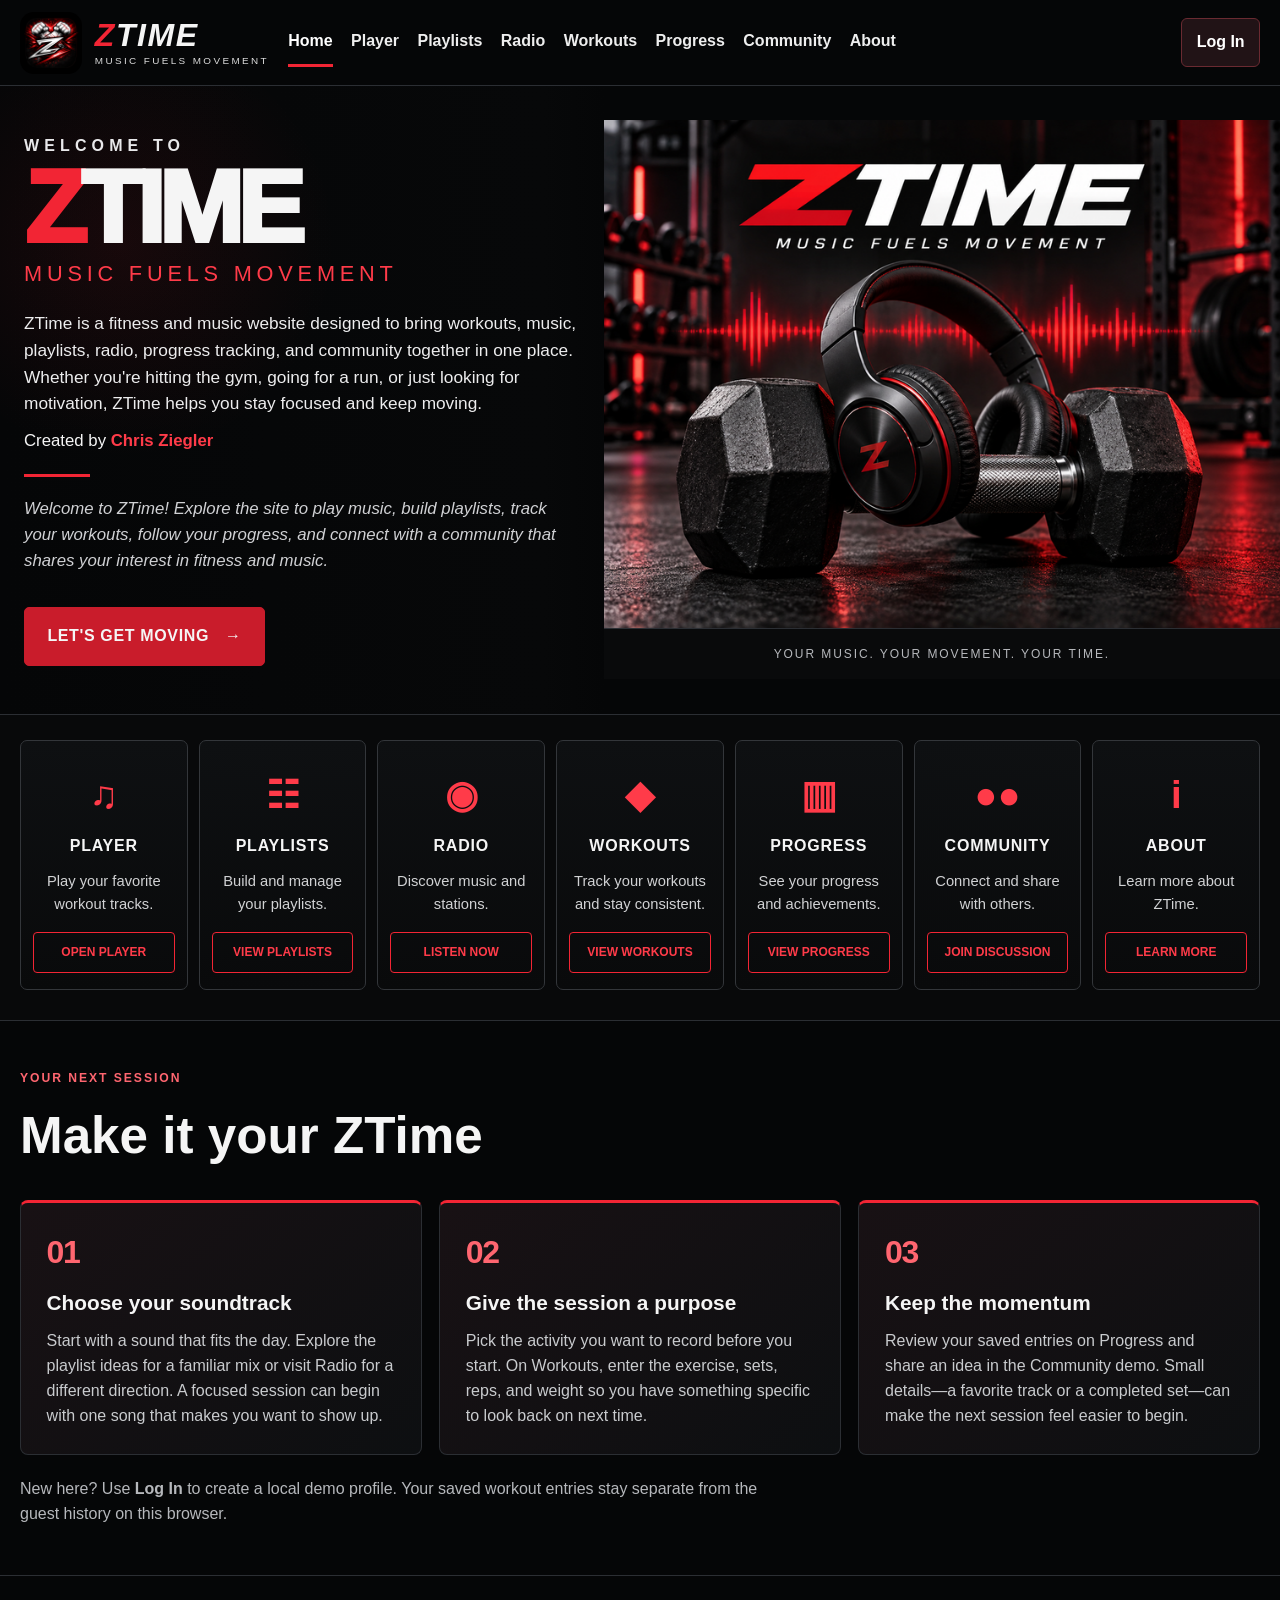
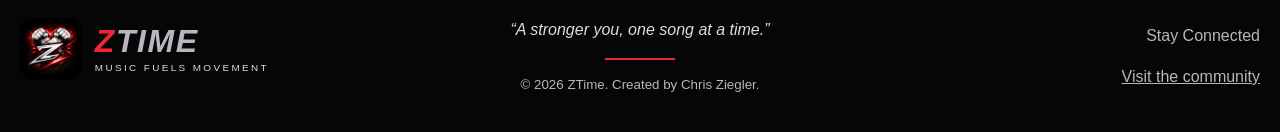
==== commit 572abc57: "Add files via upload" ====
--- a/index.html
+++ b/index.html
@@ -1,141 +1,154 @@
-<!doctype html>
-<html lang="en">
-<head>
-  <meta charset="utf-8">
-  <meta name="viewport" content="width=device-width, initial-scale=1">
-  <meta name="description" content="ZTime combines fitness, music, playlists, radio, workout tracking, progress, and community.">
-  <title>ZTime | Music Fuels Movement</title>
-  <link rel="stylesheet" href="styles.css">
-</head>
-<body>
-  <a class="skip" href="#main">Skip to content</a>
-
-  <!-- Main site header and navigation -->
-  <header class="siteHeader">
-    <a class="brand" href="index.html" aria-label="ZTime home">
-      <img src="ztime-logo.png" alt="ZTime logo">
-      <span class="brandText"><b><em>Z</em>TIME</b><small>MUSIC FUELS MOVEMENT</small></span>
-    </a>
-
-    <nav class="mainNav" aria-label="Main navigation">
-      <a class="active" href="index.html" aria-current="page">Home</a>
-      <a href="player.html">Player</a>
-      <a href="playlists.html">Playlists</a>
-      <a href="radio.html">Radio</a>
-      <a href="workouts.html">Workouts</a>
-      <a href="progress.html">Progress</a>
-      <a href="community.html">Community</a>
-      <a href="about.html">About</a>
-    </nav>
-      <div id="profileControls" class="profileControls" aria-label="Profile controls"></div>
-  </header>
-
-  <!-- Main homepage content -->
-  <main id="main">
-    <section class="homeHero">
-      <div class="heroCopy">
-        <p class="heroKicker">WELCOME TO</p>
-        <h1><span>Z</span>TIME</h1>
-        <p class="heroTagline">MUSIC FUELS MOVEMENT</p>
-
-        <p class="heroIntro">
-          ZTime is a fitness and music website designed to bring workouts, music,
-          playlists, radio, progress tracking, and community together in one place.
-          Whether you're hitting the gym, going for a run, or just looking for
-          motivation, ZTime helps you stay focused and keep moving.
-        </p>
-
-        <p class="creator">Created by <strong>Chris Ziegler</strong></p>
-        <div class="accentLine" aria-hidden="true"></div>
-
-        <p class="welcomeCopy">
-          Welcome to ZTime! Explore the site to play music, build playlists,
-          track your workouts, follow your progress, and connect with a community
-          that shares your interest in fitness and music.
-        </p>
-
-        <a class="heroButton" href="workouts.html">LET'S GET MOVING <span>→</span></a>
-      </div>
-
-      <div class="heroVisual" aria-label="ZTime fitness and music theme">
-        <img src="hero-gym.png" alt="Dark red and black gym scene with dumbbells and ZTime-inspired fitness branding">
-      </div>
-    </section>
-
-    <!-- Quick access cards -->
-    <section class="featureStrip" aria-labelledby="explore-title">
-      <h2 id="explore-title" class="visuallyHidden">Explore ZTime</h2>
-
-      <article class="featureCard">
-        <div class="featureIcon">♫</div>
-        <h3>PLAYER</h3>
-        <p>Play your favorite workout tracks.</p>
-        <a href="player.html">OPEN PLAYER</a>
-      </article>
-
-      <article class="featureCard">
-        <div class="featureIcon">☷</div>
-        <h3>PLAYLISTS</h3>
-        <p>Build and manage your playlists.</p>
-        <a href="playlists.html">VIEW PLAYLISTS</a>
-      </article>
-
-      <article class="featureCard">
-        <div class="featureIcon">◉</div>
-        <h3>RADIO</h3>
-        <p>Discover music and stations.</p>
-        <a href="radio.html">LISTEN NOW</a>
-      </article>
-
-      <article class="featureCard">
-        <div class="featureIcon">◆</div>
-        <h3>WORKOUTS</h3>
-        <p>Track your workouts and stay consistent.</p>
-        <a href="workouts.html">VIEW WORKOUTS</a>
-      </article>
-
-      <article class="featureCard">
-        <div class="featureIcon">▥</div>
-        <h3>PROGRESS</h3>
-        <p>See your progress and achievements.</p>
-        <a href="progress.html">VIEW PROGRESS</a>
-      </article>
-
-      <article class="featureCard">
-        <div class="featureIcon">●●</div>
-        <h3>COMMUNITY</h3>
-        <p>Connect and share with others.</p>
-        <a href="community.html">JOIN DISCUSSION</a>
-      </article>
-
-      <article class="featureCard">
-        <div class="featureIcon">i</div>
-        <h3>ABOUT</h3>
-        <p>Learn more about ZTime.</p>
-        <a href="about.html">LEARN MORE</a>
-      </article>
-    </section>
-  </main>
-
-  <!-- Site footer -->
-  <footer class="siteFooter">
-    <a class="brand footerBrand" href="index.html">
-      <img src="ztime-logo.png" alt="ZTime logo">
-      <span class="brandText"><b><em>Z</em>TIME</b><small>MUSIC FUELS MOVEMENT</small></span>
-    </a>
-
-    <div class="footerQuote">
-      <p>“A stronger you, one song at a time.”</p>
-      <span></span>
-      <small>© 2026 ZTime. Created by Chris Ziegler.</small>
-    </div>
-
-    <div class="footerLinks">
-      <p>Stay Connected</p>
-      <span>●　●　●</span>
-    </div>
-  </footer>
-
-  <script src="app.js"></script>
-</body>
-</html>
+<!doctype html>
+<html lang="en">
+<head>
+  <meta charset="utf-8">
+  <meta name="viewport" content="width=device-width, initial-scale=1">
+  <meta name="description" content="ZTime combines fitness, music, playlists, radio, workout tracking, progress, and community.">
+  <title>ZTime | Music Fuels Movement</title>
+  <link rel="stylesheet" href="styles.css">
+</head>
+<body>
+  <a class="skip" href="#main">Skip to content</a>
+
+  <!-- Main site header and navigation -->
+  <header class="siteHeader">
+    <a class="brand" href="index.html" aria-label="ZTime home">
+      <img src="ztime-logo.png" alt="ZTime logo">
+      <span class="brandText"><b><em>Z</em>TIME</b><small>MUSIC FUELS MOVEMENT</small></span>
+    </a>
+
+    <nav class="mainNav" aria-label="Main navigation">
+      <a class="active" href="index.html" aria-current="page">Home</a>
+      <a href="player.html">Player</a>
+      <a href="playlists.html">Playlists</a>
+      <a href="radio.html">Radio</a>
+      <a href="workouts.html">Workouts</a>
+      <a href="progress.html">Progress</a>
+      <a href="community.html">Community</a>
+      <a href="about.html">About</a>
+    </nav>
+      <div id="profileControls" class="profileControls" role="group" aria-label="Profile controls"></div>
+  </header>
+
+  <!-- Main homepage content -->
+  <main id="main">
+    <section class="homeHero">
+      <div class="heroCopy">
+        <p class="heroKicker">WELCOME TO</p>
+        <h1>
+<span>Z</span>TIME</h1>
+        <p class="heroTagline">MUSIC FUELS MOVEMENT</p>
+
+        <p class="heroIntro">
+          ZTime is a fitness and music website designed to bring workouts, music,
+          playlists, radio, progress tracking, and community together in one place.
+          Whether you're hitting the gym, going for a run, or just looking for
+          motivation, ZTime helps you stay focused and keep moving.
+        </p>
+
+        <p class="creator">Created by <strong>Chris Ziegler</strong></p>
+        <div class="accentLine" aria-hidden="true"></div>
+
+        <p class="welcomeCopy">
+          Welcome to ZTime! Explore the site to play music, build playlists,
+          track your workouts, follow your progress, and connect with a community
+          that shares your interest in fitness and music.
+        </p>
+
+        <a class="heroButton" href="workouts.html">LET'S GET MOVING <span>→</span></a>
+      </div>
+
+      <figure class="heroVisual">
+        <img src="ztime-banner.png" width="800" height="600" fetchpriority="high" alt="ZTime: Music Fuels Movement. Headphones and a dumbbell in a black and red gym with an audio waveform.">
+        <figcaption>YOUR MUSIC. YOUR MOVEMENT. YOUR TIME.</figcaption>
+      </figure>
+    </section>
+
+    <!-- Quick access cards -->
+    <section class="featureStrip" aria-labelledby="explore-title">
+      <h2 id="explore-title" class="visuallyHidden">Explore ZTime</h2>
+
+      <article class="featureCard">
+        <div class="featureIcon" aria-hidden="true">♫</div>
+        <h3>PLAYER</h3>
+        <p>Play your favorite workout tracks.</p>
+        <a href="player.html">OPEN PLAYER</a>
+      </article>
+
+      <article class="featureCard">
+        <div class="featureIcon" aria-hidden="true">☷</div>
+        <h3>PLAYLISTS</h3>
+        <p>Build and manage your playlists.</p>
+        <a href="playlists.html">VIEW PLAYLISTS</a>
+      </article>
+
+      <article class="featureCard">
+        <div class="featureIcon" aria-hidden="true">◉</div>
+        <h3>RADIO</h3>
+        <p>Discover music and stations.</p>
+        <a href="radio.html">LISTEN NOW</a>
+      </article>
+
+      <article class="featureCard">
+        <div class="featureIcon" aria-hidden="true">◆</div>
+        <h3>WORKOUTS</h3>
+        <p>Track your workouts and stay consistent.</p>
+        <a href="workouts.html">VIEW WORKOUTS</a>
+      </article>
+
+      <article class="featureCard">
+        <div class="featureIcon" aria-hidden="true">▥</div>
+        <h3>PROGRESS</h3>
+        <p>See your progress and achievements.</p>
+        <a href="progress.html">VIEW PROGRESS</a>
+      </article>
+
+      <article class="featureCard">
+        <div class="featureIcon" aria-hidden="true">●●</div>
+        <h3>COMMUNITY</h3>
+        <p>Connect and share with others.</p>
+        <a href="community.html">JOIN DISCUSSION</a>
+      </article>
+
+      <article class="featureCard">
+        <div class="featureIcon" aria-hidden="true">i</div>
+        <h3>ABOUT</h3>
+        <p>Learn more about ZTime.</p>
+        <a href="about.html">LEARN MORE</a>
+      </article>
+    </section>
+  <section class="moduleSection learningSection"><div class="sectionHeading"><div>
+<p class="eyebrow">YOUR NEXT SESSION</p>
+<h2>Make it your ZTime</h2>
+</div></div>
+<div class="guideGrid">
+<article class="guideCard"><span class="stepNumber" aria-hidden="true">01</span><h3>Choose your soundtrack</h3>
+<p>Start with a sound that fits the day. Explore the playlist ideas for a familiar mix or visit Radio for a different direction. A focused session can begin with one song that makes you want to show up.</p></article><article class="guideCard"><span class="stepNumber" aria-hidden="true">02</span><h3>Give the session a purpose</h3>
+<p>Pick the activity you want to record before you start. On Workouts, enter the exercise, sets, reps, and weight so you have something specific to look back on next time.</p></article><article class="guideCard"><span class="stepNumber" aria-hidden="true">03</span><h3>Keep the momentum</h3>
+<p>Review your saved entries on Progress and share an idea in the Community demo. Small details—a favorite track or a completed set—can make the next session feel easier to begin.</p></article>
+</div>
+<p class="sectionNote">New here? Use <strong>Log In</strong> to create a local demo profile. Your saved workout entries stay separate from the guest history on this browser.</p></section>
+</main>
+
+  <!-- Site footer -->
+  <footer class="siteFooter">
+    <a class="brand footerBrand" href="index.html">
+      <img src="ztime-logo.png" alt="ZTime logo">
+      <span class="brandText"><b><em>Z</em>TIME</b><small>MUSIC FUELS MOVEMENT</small></span>
+    </a>
+
+    <div class="footerQuote">
+      <p>“A stronger you, one song at a time.”</p>
+      <span></span>
+      <small>© 2026 ZTime. Created by Chris Ziegler.</small>
+    </div>
+
+    <div class="footerLinks">
+      <p>Stay Connected</p>
+      <a href="community.html">Visit the community</a>
+    </div>
+  </footer>
+
+  <script src="app.js"></script>
+</body>
+</html>
--- a/styles.css
+++ b/styles.css
@@ -1,448 +1,598 @@
-
-:root{
-  --bg:#050607;
-  --panel:#0d0f11;
-  --panel2:#121417;
-  --red:#f22534;
-  --red2:#ff3b49;
-  --text:#f5f5f5;
-  --muted:#b6b8bc;
-  --line:#2b2e33;
-  --max:1500px;
-}
-*{box-sizing:border-box}
-html{scroll-behavior:smooth}
-body{
-  margin:0;
-  background:var(--bg);
-  color:var(--text);
-  font:16px/1.55 Arial,Helvetica,sans-serif;
-}
-a{color:inherit}
-button,a{font:inherit}
-button{cursor:pointer}
-.skip{position:absolute;left:-9999px}
-.skip:focus{left:1rem;top:1rem;background:#fff;color:#000;padding:.75rem 1rem;z-index:1000}
-.visuallyHidden{position:absolute;width:1px;height:1px;padding:0;margin:-1px;overflow:hidden;clip:rect(0,0,0,0);white-space:nowrap;border:0}
-
-/* Header */
-.siteHeader,header{
-  min-height:86px;
-  padding:0 max(1.25rem,calc((100% - var(--max))/2));
-  display:flex;
-  align-items:center;
-  justify-content:space-between;
-  gap:2rem;
-  background:#060708f5;
-  border-bottom:1px solid var(--line);
-  position:sticky;
-  top:0;
-  z-index:50;
-}
-.brand,.logo{
-  display:flex;
-  align-items:center;
-  gap:.8rem;
-  text-decoration:none;
-  flex:none;
-}
-.brand img,.logo img{width:62px;height:62px;object-fit:cover;border-radius:14px}
-.brandText{display:grid;line-height:1}
-.brandText b{font-size:2rem;letter-spacing:.05em;font-style:italic}
-.brandText em{color:var(--red);font-style:italic}
-.brandText small{font-size:.62rem;letter-spacing:.24em;margin-top:.35rem;color:#ddd}
-.logo span{font-weight:900;letter-spacing:.06em;font-size:1.4rem}
-.logo span strong{color:var(--red)}
-.mainNav,nav{display:flex;align-items:center;gap:2rem}
-.mainNav a,nav a{
-  color:#eee;
-  text-decoration:none;
-  font-weight:700;
-  padding:2rem 0 1.65rem;
-  border-bottom:3px solid transparent;
-}
-.mainNav a:hover,.mainNav a.active,nav a:hover,nav a.active{color:#fff;border-bottom-color:var(--red)}
-header>button{
-  border:1px solid #6a2a31;
-  border-radius:5px;
-  padding:.7rem 1rem;
-  color:#fff;
-  background:#211316;
-}
-
-/* Homepage hero */
-.homeHero{
-  max-width:var(--max);
-  margin:auto;
-  min-height:620px;
-  display:grid;
-  grid-template-columns:.95fr 1.25fr;
-  border-bottom:1px solid var(--line);
-}
-.heroCopy{
-  padding:4.25rem 3rem 3.5rem 1.25rem;
-  background:
-    radial-gradient(circle at 20% 25%,rgba(242,37,52,.08),transparent 32%),
-    linear-gradient(90deg,#050607 0%,#070809 90%,transparent 100%);
-  position:relative;
-  z-index:2;
-}
-.heroKicker{letter-spacing:.32em;font-weight:800;margin:0 0 .7rem;color:#e8e8ea}
-.heroCopy h1{
-  font-size:clamp(5rem,10vw,8.6rem);
-  line-height:.75;
-  margin:.15rem 0 .65rem;
-  letter-spacing:-.065em;
-  font-weight:950;
-}
-.heroCopy h1 span{color:var(--red)}
-.heroTagline{color:var(--red2);letter-spacing:.22em;font-size:1.45rem;margin:.5rem 0 1.2rem}
-.heroIntro{max-width:620px;font-size:1.08rem;color:#ededee;margin:0 0 .65rem}
-.creator{font-size:1.05rem;margin:.7rem 0}
-.creator strong{color:var(--red2)}
-.accentLine{width:66px;height:3px;background:var(--red);margin:1.2rem 0}
-.welcomeCopy{max-width:620px;font-style:italic;font-size:1.05rem;color:#d0d1d4}
-.heroButton{
-  display:inline-flex;
-  align-items:center;
-  gap:1rem;
-  margin-top:1rem;
-  padding:1rem 1.4rem;
-  background:var(--red);
-  border:1px solid var(--red);
-  border-radius:5px;
-  text-decoration:none;
-  font-weight:900;
-  letter-spacing:.04em;
-}
-.heroButton:hover{background:#ff3343}
-.heroVisual{min-height:620px;overflow:hidden;position:relative;background:#13090b}
-.heroVisual::after{
-  content:"";
-  position:absolute;inset:0;
-  background:linear-gradient(90deg,#050607 0%,transparent 24%,rgba(0,0,0,.06) 70%,rgba(0,0,0,.25) 100%);
-  pointer-events:none;
-}
-.heroVisual img{width:100%;height:100%;object-fit:cover;object-position:center;display:block;filter:saturate(.95) contrast(1.08) brightness(.85)}
-
-/* Homepage quick-access cards */
-.featureStrip{
-  max-width:var(--max);
-  margin:0 auto;
-  padding:1.6rem 1.25rem 1.9rem;
-  display:grid;
-  grid-template-columns:repeat(7,1fr);
-  gap:.7rem;
-  background:#08090a;
-}
-.featureCard{
-  min-height:250px;
-  display:flex;
-  flex-direction:column;
-  align-items:center;
-  text-align:center;
-  padding:1.35rem .75rem 1rem;
-  border:1px solid #33363a;
-  background:linear-gradient(180deg,#0e1012,#090a0b);
-  border-radius:7px;
-}
-.featureIcon{
-  height:64px;
-  display:grid;
-  place-items:center;
-  color:var(--red2);
-  font-size:2.4rem;
-  font-weight:900;
-}
-.featureCard h3{font-size:1rem;letter-spacing:.05em;margin:.45rem 0}
-.featureCard p{color:#d1d2d4;margin:.25rem 0 1rem;font-size:.92rem;min-height:3em}
-.featureCard a{
-  width:100%;
-  margin-top:auto;
-  border:1px solid var(--red);
-  color:var(--red2);
-  padding:.65rem .5rem;
-  border-radius:4px;
-  font-size:.75rem;
-  font-weight:900;
-  text-decoration:none;
-}
-.featureCard a:hover{background:var(--red);color:#fff}
-
-/* Footer */
-.siteFooter,footer{
-  max-width:var(--max);
-  margin:auto;
-  padding:1.6rem 1.25rem 2.2rem;
-  border-top:1px solid var(--line);
-  display:grid;
-  grid-template-columns:1fr 1fr 1fr;
-  gap:1.5rem;
-  align-items:center;
-  color:var(--muted);
-}
-.footerBrand{justify-self:start}
-.footerQuote{text-align:center}
-.footerQuote p{font-style:italic;color:#ddd}
-.footerQuote span{display:block;width:70px;height:2px;background:var(--red);margin:.7rem auto}
-.footerLinks{text-align:right}
-.footerLinks span{color:var(--red);font-size:1.2rem}
-
-/* Shared inner-page layout */
-main:not(:has(.homeHero)){max-width:var(--max);margin:auto}
-section{padding:4rem 1.25rem}
-.sectionTitle{margin-bottom:1.8rem}
-.sectionTitle p,.eyebrow{margin:0 0 .5rem;color:#ff6670;font-size:.76rem;font-weight:800;letter-spacing:.16em}
-.sectionTitle h1,.sectionTitle h2{font-size:clamp(2.3rem,4vw,4rem);line-height:1;margin:0}
-.pageHero{text-align:center;padding-top:4rem}
-.pageHero .logoBig{width:min(240px,65vw);border-radius:28px}
-.construction{max-width:800px;margin:0 auto;text-align:center}
-.construction h1{font-size:clamp(3rem,7vw,6rem);margin:.3rem 0}
-.construction p{color:var(--muted);font-size:1.05rem}
-
-.player{display:grid;grid-template-columns:220px 1fr 300px;gap:2rem;align-items:center;background:linear-gradient(135deg,#201217,#0d0c0e);border:1px solid var(--line);border-radius:18px;padding:1.8rem}
-.cover{aspect-ratio:1;display:grid;place-content:center;border-radius:12px;font-size:8rem;font-weight:900;font-style:italic;background:radial-gradient(circle,#ed3038,transparent 55%),#260c11}
-.now h3{font-size:2rem;margin:.2rem 0}
-.now p{color:var(--muted)}
-.timeline{height:5px;background:#4c3036;margin:1rem 0}
-.timeline i{display:block;width:35%;height:100%;background:var(--red)}
-.controls{display:flex;gap:.6rem}
-.controls button{width:46px;height:46px;border-radius:50%;border:1px solid #61414a;background:transparent;color:#fff}
-.controls #play{background:var(--red);border:0}
-.queue{display:grid;gap:.45rem}
-.queue button{display:flex;justify-content:space-between;gap:1rem;padding:.8rem;border:1px solid #4c2930;border-radius:6px;background:#28171c;color:#fff}
-.queue button.active{border-color:var(--red)}
-.queue span,.queue small{color:var(--muted)}
-
-.twoCol{display:grid;grid-template-columns:.8fr 1.2fr;gap:1.1rem}
-form,.list,.forum{padding:1.4rem;border:1px solid var(--line);border-radius:14px;background:var(--panel)}
-form{display:grid;gap:1rem}
-label{display:grid;gap:.35rem;color:#d9ccce;font-size:.9rem;font-weight:700}
-input,select,textarea{width:100%;padding:.78rem;background:#09090b;color:#fff;border:1px solid #5b353d;border-radius:5px;font:inherit}
-input:focus,select:focus,textarea:focus{outline:2px solid var(--red);outline-offset:2px}
-.fields{display:grid;grid-template-columns:repeat(3,1fr);gap:.7rem}
-.primary{background:var(--red)!important;border:1px solid var(--red)!important;border-radius:5px;padding:.75rem 1rem;color:#fff;text-decoration:none;font-weight:800}
-form>p{min-height:1.2em;color:#ff8187;margin:0}
-.listHead{display:flex;align-items:center;justify-content:space-between}
-.listHead h3,form h3{margin:0}
-.listHead span{color:var(--muted);font-size:.85rem}
-ul{list-style:none;padding:0;margin:1rem 0 0;display:grid;gap:.55rem}
-li{display:grid;grid-template-columns:1fr auto;gap:.5rem;align-items:center;background:#1c1418;border-left:3px solid var(--red);padding:.8rem}
-li p{margin:0;font-weight:700}
-li small{color:var(--muted)}
-li button{border:0;background:transparent;color:#ff8b90}
-
-.stats{display:grid;grid-template-columns:repeat(4,1fr);gap:1rem}
-.stats article{min-height:145px;padding:1.3rem;border:1px solid var(--line);border-radius:13px;background:linear-gradient(145deg,#1b1316,#0e0d0f);display:flex;flex-direction:column;justify-content:flex-end}
-.stats span,.stats small{color:var(--muted)}
-.stats b{font-size:1.65rem;margin:.3rem 0}
-.stats article div{height:5px;background:#443036}
-.stats article div i{display:block;width:60%;height:100%;background:var(--red)}
-
-.community{grid-template-columns:1.2fr .8fr}
-.forum{display:grid;gap:.7rem}
-.forum article{display:grid;grid-template-columns:46px 1fr;gap:1rem;background:#1c1418;padding:.9rem;border-radius:8px}
-.forum article>b{width:46px;height:46px;border-radius:50%;display:grid;place-content:center;background:#68151e}
-.forum h3{margin:.15rem 0;font-size:1rem}
-.forum p{color:var(--muted);margin:0}
-.forum small{color:#ff6d73}
-.community textarea{min-height:90px;resize:vertical}
-.note{color:var(--muted);font-size:.82rem}
-dialog{max-width:430px;width:calc(100% - 2rem);padding:0;background:#121014;color:#fff;border:1px solid #63333c;border-radius:14px}
-dialog::backdrop{background:#000c}
-dialog form{position:relative;padding:2rem;border:0}
-.close{position:absolute;right:.8rem;top:.5rem;border:0;background:none;color:#fff;font-size:1.8rem}
-
-@media(max-width:1120px){
-  .mainNav,nav{gap:1rem}
-  .mainNav a,nav a{font-size:.9rem}
-  .featureStrip{grid-template-columns:repeat(4,1fr)}
-}
-@media(max-width:850px){
-  .siteHeader,header{align-items:flex-start;flex-direction:column;padding-top:.8rem;padding-bottom:.6rem;position:static}
-  .mainNav,nav{width:100%;overflow-x:auto;gap:1.2rem}
-  .mainNav a,nav a{white-space:nowrap;padding:.8rem 0}
-  header>button{display:none}
-  .homeHero{grid-template-columns:1fr}
-  .heroCopy{padding:3rem 1.25rem}
-  .heroVisual{min-height:360px}
-  .featureStrip{grid-template-columns:repeat(2,1fr)}
-  .siteFooter,footer{grid-template-columns:1fr;text-align:center}
-  .footerBrand{justify-self:center}
-  .footerLinks{text-align:center}
-  .player{grid-template-columns:180px 1fr}
-  .queue{grid-column:1/-1}
-  .twoCol,.community{grid-template-columns:1fr}
-  .stats{grid-template-columns:repeat(2,1fr)}
-}
-@media(max-width:540px){
-  .brandText b{font-size:1.55rem}
-  .brand img,.logo img{width:52px;height:52px}
-  .heroCopy h1{font-size:5rem}
-  .heroTagline{font-size:1rem}
-  .featureStrip{grid-template-columns:1fr}
-  .player{grid-template-columns:1fr}
-  .fields,.stats{grid-template-columns:1fr}
-}
-
-
-/* ZTime profile login, logout, and profile switching */
-.profileControls{
-  display:flex;
-  align-items:center;
-  gap:.55rem;
-  flex:none;
-}
-.loginButton,.logoutButton,.activeProfileButton,.profileLoginButton{
-  border:1px solid #6a2a31;
-  border-radius:6px;
-  color:#fff;
-  background:#211316;
-  font-weight:800;
-}
-.loginButton,.logoutButton{padding:.68rem .9rem}
-.loginButton:hover,.logoutButton:hover,.profileLoginButton:hover{background:#3a171d}
-.activeProfileButton{
-  display:flex;
-  align-items:center;
-  gap:.55rem;
-  padding:.42rem .7rem .42rem .42rem;
-}
-.profileAvatar{
-  width:34px;
-  height:34px;
-  display:grid;
-  place-items:center;
-  border-radius:50%;
-  background:var(--red);
-  color:#fff;
-  font-size:.76rem;
-  font-weight:900;
-}
-.profileName{max-width:110px;overflow:hidden;text-overflow:ellipsis;white-space:nowrap}
-.profileDialog{
-  width:min(620px,calc(100% - 2rem));
-  max-width:620px;
-  border:1px solid #5a252c;
-  border-radius:14px;
-  padding:0;
-  color:var(--text);
-  background:#0c0d0f;
-}
-.profileDialog::backdrop{background:rgba(0,0,0,.78)}
-.profileDialogInner{padding:2rem;position:relative}
-.profileDialogInner h2{font-size:2rem;margin:.2rem 0 .65rem}
-.profileDialogInner h3{margin:.25rem 0 .85rem}
-.profileDialogClose{
-  position:absolute;
-  top:.65rem;
-  right:.85rem;
-  border:0;
-  background:transparent;
-  color:#fff;
-  font-size:2rem;
-}
-.profileNote{color:var(--muted);margin:0 0 1.4rem}
-.savedProfilesSection{margin-top:1rem}
-#savedProfiles{display:grid;gap:.65rem}
-.savedProfileRow{
-  display:flex;
-  align-items:center;
-  justify-content:space-between;
-  gap:1rem;
-  padding:.8rem;
-  border:1px solid #33363a;
-  border-radius:8px;
-  background:#121417;
-}
-.savedProfileIdentity{display:flex;align-items:center;gap:.7rem}
-.savedProfileIdentity div{display:grid}
-.savedProfileIdentity small{color:var(--muted)}
-.profileLoginButton{padding:.6rem .8rem}
-.profileLoginButton:disabled{opacity:.5;cursor:default}
-.emptyProfiles{color:var(--muted);padding:.8rem;border:1px dashed #3c3f43;border-radius:8px}
-.profileDivider{display:flex;align-items:center;gap:1rem;margin:1.4rem 0;color:#777}
-.profileDivider::before,.profileDivider::after{content:"";height:1px;background:#31343a;flex:1}
-.createProfileForm{padding:0;border:0;background:transparent}
-.createProfileForm p{min-height:1.2em;color:#ff8187}
-
-/* Personal About page */
-.aboutPage{max-width:var(--max);margin:auto}
-.aboutHero{
-  min-height:430px;
-  display:grid;
-  grid-template-columns:1.3fr .7fr;
-  align-items:center;
-  gap:3rem;
-  padding:4.5rem 1.25rem 3.5rem;
-  background:
-    radial-gradient(circle at 80% 45%,rgba(242,37,52,.16),transparent 24%),
-    linear-gradient(135deg,#090a0b,#050607);
-  border-bottom:1px solid var(--line);
-}
-.aboutHeroCopy h1{
-  font-size:clamp(3.6rem,7vw,6.8rem);
-  line-height:.9;
-  letter-spacing:-.055em;
-  margin:.3rem 0 1.2rem;
-}
-.aboutHeroCopy h1 span{color:var(--red)}
-.aboutLead{max-width:760px;font-size:1.2rem;color:#ddd}
-.aboutLogoWrap{display:grid;place-items:center}
-.aboutLogoWrap img{
-  width:min(330px,80vw);
-  border-radius:28px;
-  box-shadow:0 35px 90px rgba(0,0,0,.65),0 0 80px rgba(242,37,52,.12);
-}
-.aboutStory{
-  display:grid;
-  grid-template-columns:repeat(3,1fr);
-  gap:1rem;
-  padding:2rem 1.25rem 3rem;
-}
-.aboutStory article{
-  padding:1.6rem;
-  border:1px solid #303338;
-  border-radius:10px;
-  background:linear-gradient(180deg,#101214,#090a0b);
-}
-.aboutStory h2{font-size:1.7rem;margin:.25rem 0 1rem}
-.aboutStory p{color:#d0d1d4}
-.aboutStory strong{color:#fff}
-.ztimeCallout{
-  margin:0 1.25rem 4rem;
-  padding:3.5rem 1.5rem;
-  text-align:center;
-  border:1px solid #66232c;
-  border-radius:14px;
-  background:
-    radial-gradient(circle at center,rgba(242,37,52,.18),transparent 55%),
-    #0b0c0e;
-}
-.ztimeCallout p{letter-spacing:.3em;font-weight:900;color:#eee}
-.ztimeCallout h2{
-  margin:.25rem 0 .8rem;
-  font-size:clamp(2.7rem,6vw,6rem);
-  line-height:1;
-}
-.ztimeCallout h2 span{color:var(--red)}
-.ztimeCallout small{color:var(--muted);font-size:1rem}
-.footerLinks strong{color:var(--red);font-size:1.2rem}
-
-@media(max-width:1120px){
-  .siteHeader,header{gap:1rem}
-  .profileName{display:none}
-  .logoutButton{padding:.6rem}
-}
-@media(max-width:850px){
-  .profileControls{width:100%;justify-content:flex-end}
-  .aboutHero{grid-template-columns:1fr;text-align:center}
-  .aboutLead{margin-left:auto;margin-right:auto}
-  .aboutStory{grid-template-columns:1fr}
-}
-@media(max-width:540px){
-  .profileControls{justify-content:space-between}
-  .activeProfileButton,.logoutButton,.loginButton{font-size:.85rem}
-  .savedProfileRow{align-items:flex-start;flex-direction:column}
-  .profileLoginButton{width:100%}
-}
+/* ZTIME MODULE 4
+   1. Brand tokens and base styles
+   2. Shared navigation, hero, cards, and footer
+   3. Existing player, tracker, community, profiles, and About
+   4. Module 4 banner and editorial grids
+   5. Consolidated responsive and accessibility rules
+*/
+
+:root{
+  --bg:#050607;
+  --panel:#0d0f11;
+  --panel2:#121417;
+  --red:#f22534;
+  --red2:#ff3b49;
+  --text:#f5f5f5;
+  --muted:#b6b8bc;
+  --line:#2b2e33;
+  --max:1500px;
+}
+*{box-sizing:border-box}
+html{scroll-behavior:smooth}
+body{
+  margin:0;
+  background:var(--bg);
+  color:var(--text);
+  font:16px/1.55 Arial,Helvetica,sans-serif;
+}
+a{color:inherit}
+button,a{font:inherit}
+button{cursor:pointer}
+.skip{position:absolute;left:-9999px}
+.skip:focus{left:1rem;top:1rem;background:#fff;color:#000;padding:.75rem 1rem;z-index:1000}
+.visuallyHidden{position:absolute;width:1px;height:1px;padding:0;margin:-1px;overflow:hidden;clip:rect(0,0,0,0);white-space:nowrap;border:0}
+
+/* Header */
+.siteHeader,header{
+  min-height:86px;
+  padding:0 max(1.25rem,calc((100% - var(--max))/2));
+  display:flex;
+  align-items:center;
+  justify-content:space-between;
+  gap:2rem;
+  background:#060708f5;
+  border-bottom:1px solid var(--line);
+  position:sticky;
+  top:0;
+  z-index:50;
+}
+.brand,.logo{
+  display:flex;
+  align-items:center;
+  gap:.8rem;
+  text-decoration:none;
+  flex:none;
+}
+.brand img,.logo img{width:62px;height:62px;object-fit:cover;border-radius:14px}
+.brandText{display:grid;line-height:1}
+.brandText b{font-size:2rem;letter-spacing:.05em;font-style:italic}
+.brandText em{color:var(--red);font-style:italic}
+.brandText small{font-size:.62rem;letter-spacing:.24em;margin-top:.35rem;color:#ddd}
+.logo span{font-weight:900;letter-spacing:.06em;font-size:1.4rem}
+.logo span strong{color:var(--red)}
+.mainNav,nav{display:flex;align-items:center;gap:2rem}
+.mainNav a,nav a{
+  color:#eee;
+  text-decoration:none;
+  font-weight:700;
+  padding:2rem 0 1.65rem;
+  border-bottom:3px solid transparent;
+}
+.mainNav a:hover,.mainNav a.active,nav a:hover,nav a.active{color:#fff;border-bottom-color:var(--red)}
+header>button{
+  border:1px solid #6a2a31;
+  border-radius:5px;
+  padding:.7rem 1rem;
+  color:#fff;
+  background:#211316;
+}
+
+/* Homepage hero */
+.homeHero{
+  max-width:var(--max);
+  margin:auto;
+  min-height:620px;
+  display:grid;
+  grid-template-columns:.95fr 1.25fr;
+  border-bottom:1px solid var(--line);
+}
+.heroCopy{
+  padding:4.25rem 3rem 3.5rem 1.25rem;
+  background:
+    radial-gradient(circle at 20% 25%,rgba(242,37,52,.08),transparent 32%),
+    linear-gradient(90deg,#050607 0%,#070809 90%,transparent 100%);
+  position:relative;
+  z-index:2;
+}
+.heroKicker{letter-spacing:.32em;font-weight:800;margin:0 0 .7rem;color:#e8e8ea}
+.heroCopy h1{
+  font-size:clamp(5rem,10vw,8.6rem);
+  line-height:.75;
+  margin:.15rem 0 .65rem;
+  letter-spacing:-.065em;
+  font-weight:950;
+}
+.heroCopy h1 span{color:var(--red)}
+.heroTagline{color:var(--red2);letter-spacing:.22em;font-size:1.45rem;margin:.5rem 0 1.2rem}
+.heroIntro{max-width:620px;font-size:1.08rem;color:#ededee;margin:0 0 .65rem}
+.creator{font-size:1.05rem;margin:.7rem 0}
+.creator strong{color:var(--red2)}
+.accentLine{width:66px;height:3px;background:var(--red);margin:1.2rem 0}
+.welcomeCopy{max-width:620px;font-style:italic;font-size:1.05rem;color:#d0d1d4}
+.heroButton{
+  display:inline-flex;
+  align-items:center;
+  gap:1rem;
+  margin-top:1rem;
+  padding:1rem 1.4rem;
+  background:var(--red);
+  border:1px solid var(--red);
+  border-radius:5px;
+  text-decoration:none;
+  font-weight:900;
+  letter-spacing:.04em;
+}
+.heroButton:hover{background:#ff3343}
+.heroVisual{min-height:620px;overflow:hidden;position:relative;background:#13090b}
+.heroVisual::after{
+  content:"";
+  position:absolute;inset:0;
+  background:linear-gradient(90deg,#050607 0%,transparent 24%,rgba(0,0,0,.06) 70%,rgba(0,0,0,.25) 100%);
+  pointer-events:none;
+}
+.heroVisual img{width:100%;height:100%;object-fit:cover;object-position:center;display:block;filter:saturate(.95) contrast(1.08) brightness(.85)}
+
+/* Homepage quick-access cards */
+.featureStrip{
+  max-width:var(--max);
+  margin:0 auto;
+  padding:1.6rem 1.25rem 1.9rem;
+  display:grid;
+  grid-template-columns:repeat(7,1fr);
+  gap:.7rem;
+  background:#08090a;
+}
+.featureCard{
+  min-height:250px;
+  display:flex;
+  flex-direction:column;
+  align-items:center;
+  text-align:center;
+  padding:1.35rem .75rem 1rem;
+  border:1px solid #33363a;
+  background:linear-gradient(180deg,#0e1012,#090a0b);
+  border-radius:7px;
+}
+.featureIcon{
+  height:64px;
+  display:grid;
+  place-items:center;
+  color:var(--red2);
+  font-size:2.4rem;
+  font-weight:900;
+}
+.featureCard h3{font-size:1rem;letter-spacing:.05em;margin:.45rem 0}
+.featureCard p{color:#d1d2d4;margin:.25rem 0 1rem;font-size:.92rem;min-height:3em}
+.featureCard a{
+  width:100%;
+  margin-top:auto;
+  border:1px solid var(--red);
+  color:var(--red2);
+  padding:.65rem .5rem;
+  border-radius:4px;
+  font-size:.75rem;
+  font-weight:900;
+  text-decoration:none;
+}
+.featureCard a:hover{background:var(--red);color:#fff}
+
+/* Footer */
+.siteFooter,footer{
+  max-width:var(--max);
+  margin:auto;
+  padding:1.6rem 1.25rem 2.2rem;
+  border-top:1px solid var(--line);
+  display:grid;
+  grid-template-columns:1fr 1fr 1fr;
+  gap:1.5rem;
+  align-items:center;
+  color:var(--muted);
+}
+.footerBrand{justify-self:start}
+.footerQuote{text-align:center}
+.footerQuote p{font-style:italic;color:#ddd}
+.footerQuote span{display:block;width:70px;height:2px;background:var(--red);margin:.7rem auto}
+.footerLinks{text-align:right}
+.footerLinks span{color:var(--red);font-size:1.2rem}
+
+/* Shared inner-page layout */
+main:not(:has(.homeHero)){max-width:var(--max);margin:auto}
+section{padding:4rem 1.25rem}
+.sectionTitle{margin-bottom:1.8rem}
+.sectionTitle p,.eyebrow{margin:0 0 .5rem;color:#ff6670;font-size:.76rem;font-weight:800;letter-spacing:.16em}
+.sectionTitle h1,.sectionTitle h2{font-size:clamp(2.3rem,4vw,4rem);line-height:1;margin:0}
+.pageHero{text-align:center;padding-top:4rem}
+.pageHero .logoBig{width:min(240px,65vw);border-radius:28px}
+.construction{max-width:800px;margin:0 auto;text-align:center}
+.construction h1{font-size:clamp(3rem,7vw,6rem);margin:.3rem 0}
+.construction p{color:var(--muted);font-size:1.05rem}
+
+.player{display:grid;grid-template-columns:220px 1fr 300px;gap:2rem;align-items:center;background:linear-gradient(135deg,#201217,#0d0c0e);border:1px solid var(--line);border-radius:18px;padding:1.8rem}
+.cover{aspect-ratio:1;display:grid;place-content:center;border-radius:12px;font-size:8rem;font-weight:900;font-style:italic;background:radial-gradient(circle,#ed3038,transparent 55%),#260c11}
+.now h3{font-size:2rem;margin:.2rem 0}
+.now p{color:var(--muted)}
+.timeline{height:5px;background:#4c3036;margin:1rem 0}
+.timeline i{display:block;width:35%;height:100%;background:var(--red)}
+.controls{display:flex;gap:.6rem}
+.controls button{width:46px;height:46px;border-radius:50%;border:1px solid #61414a;background:transparent;color:#fff}
+.controls #play{background:var(--red);border:0}
+.queue{display:grid;gap:.45rem}
+.queue button{display:flex;justify-content:space-between;gap:1rem;padding:.8rem;border:1px solid #4c2930;border-radius:6px;background:#28171c;color:#fff}
+.queue button.active{border-color:var(--red)}
+.queue span,.queue small{color:var(--muted)}
+
+.twoCol{display:grid;grid-template-columns:.8fr 1.2fr;gap:1.1rem}
+form,.list,.forum{padding:1.4rem;border:1px solid var(--line);border-radius:14px;background:var(--panel)}
+form{display:grid;gap:1rem}
+label{display:grid;gap:.35rem;color:#d9ccce;font-size:.9rem;font-weight:700}
+input,select,textarea{width:100%;padding:.78rem;background:#09090b;color:#fff;border:1px solid #5b353d;border-radius:5px;font:inherit}
+input:focus,select:focus,textarea:focus{outline:2px solid var(--red);outline-offset:2px}
+.fields{display:grid;grid-template-columns:repeat(3,1fr);gap:.7rem}
+.primary{background:var(--red)!important;border:1px solid var(--red)!important;border-radius:5px;padding:.75rem 1rem;color:#fff;text-decoration:none;font-weight:800}
+form>p{min-height:1.2em;color:#ff8187;margin:0}
+.listHead{display:flex;align-items:center;justify-content:space-between}
+.listHead h3,form h3{margin:0}
+.listHead span{color:var(--muted);font-size:.85rem}
+ul{list-style:none;padding:0;margin:1rem 0 0;display:grid;gap:.55rem}
+li{display:grid;grid-template-columns:1fr auto;gap:.5rem;align-items:center;background:#1c1418;border-left:3px solid var(--red);padding:.8rem}
+li p{margin:0;font-weight:700}
+li small{color:var(--muted)}
+li button{border:0;background:transparent;color:#ff8b90}
+
+.stats{display:grid;grid-template-columns:repeat(4,1fr);gap:1rem}
+.stats article{min-height:145px;padding:1.3rem;border:1px solid var(--line);border-radius:13px;background:linear-gradient(145deg,#1b1316,#0e0d0f);display:flex;flex-direction:column;justify-content:flex-end}
+.stats span,.stats small{color:var(--muted)}
+.stats b{font-size:1.65rem;margin:.3rem 0}
+.stats article div{height:5px;background:#443036}
+.stats article div i{display:block;width:60%;height:100%;background:var(--red)}
+
+.community{grid-template-columns:1.2fr .8fr}
+.forum{display:grid;gap:.7rem}
+.forum article{display:grid;grid-template-columns:46px 1fr;gap:1rem;background:#1c1418;padding:.9rem;border-radius:8px}
+.forum article>b{width:46px;height:46px;border-radius:50%;display:grid;place-content:center;background:#68151e}
+.forum h3{margin:.15rem 0;font-size:1rem}
+.forum p{color:var(--muted);margin:0}
+.forum small{color:#ff6d73}
+.community textarea{min-height:90px;resize:vertical}
+.note{color:var(--muted);font-size:.82rem}
+dialog{max-width:430px;width:calc(100% - 2rem);padding:0;background:#121014;color:#fff;border:1px solid #63333c;border-radius:14px}
+dialog::backdrop{background:#000c}
+dialog form{position:relative;padding:2rem;border:0}
+.close{position:absolute;right:.8rem;top:.5rem;border:0;background:none;color:#fff;font-size:1.8rem}
+
+
+
+
+
+
+/* ZTime profile login, logout, and profile switching */
+.profileControls{
+  display:flex;
+  align-items:center;
+  gap:.55rem;
+  flex:none;
+}
+.loginButton,.logoutButton,.activeProfileButton,.profileLoginButton{
+  border:1px solid #6a2a31;
+  border-radius:6px;
+  color:#fff;
+  background:#211316;
+  font-weight:800;
+}
+.loginButton,.logoutButton{padding:.68rem .9rem}
+.loginButton:hover,.logoutButton:hover,.profileLoginButton:hover{background:#3a171d}
+.activeProfileButton{
+  display:flex;
+  align-items:center;
+  gap:.55rem;
+  padding:.42rem .7rem .42rem .42rem;
+}
+.profileAvatar{
+  width:34px;
+  height:34px;
+  display:grid;
+  place-items:center;
+  border-radius:50%;
+  background:var(--red);
+  color:#fff;
+  font-size:.76rem;
+  font-weight:900;
+}
+.profileName{max-width:110px;overflow:hidden;text-overflow:ellipsis;white-space:nowrap}
+.profileDialog{
+  width:min(620px,calc(100% - 2rem));
+  max-width:620px;
+  border:1px solid #5a252c;
+  border-radius:14px;
+  padding:0;
+  color:var(--text);
+  background:#0c0d0f;
+}
+.profileDialog::backdrop{background:rgba(0,0,0,.78)}
+.profileDialogInner{padding:2rem;position:relative}
+.profileDialogInner h2{font-size:2rem;margin:.2rem 0 .65rem}
+.profileDialogInner h3{margin:.25rem 0 .85rem}
+.profileDialogClose{
+  position:absolute;
+  top:.65rem;
+  right:.85rem;
+  border:0;
+  background:transparent;
+  color:#fff;
+  font-size:2rem;
+}
+.profileNote{color:var(--muted);margin:0 0 1.4rem}
+.savedProfilesSection{margin-top:1rem}
+#savedProfiles{display:grid;gap:.65rem}
+.savedProfileRow{
+  display:flex;
+  align-items:center;
+  justify-content:space-between;
+  gap:1rem;
+  padding:.8rem;
+  border:1px solid #33363a;
+  border-radius:8px;
+  background:#121417;
+}
+.savedProfileIdentity{display:flex;align-items:center;gap:.7rem}
+.savedProfileIdentity div{display:grid}
+.savedProfileIdentity small{color:var(--muted)}
+.profileLoginButton{padding:.6rem .8rem}
+.profileLoginButton:disabled{opacity:.5;cursor:default}
+.emptyProfiles{color:var(--muted);padding:.8rem;border:1px dashed #3c3f43;border-radius:8px}
+.profileDivider{display:flex;align-items:center;gap:1rem;margin:1.4rem 0;color:#777}
+.profileDivider::before,.profileDivider::after{content:"";height:1px;background:#31343a;flex:1}
+.createProfileForm{padding:0;border:0;background:transparent}
+.createProfileForm p{min-height:1.2em;color:#ff8187}
+
+/* Personal About page */
+.aboutPage{max-width:var(--max);margin:auto}
+.aboutHero{
+  min-height:430px;
+  display:grid;
+  grid-template-columns:1.3fr .7fr;
+  align-items:center;
+  gap:3rem;
+  padding:4.5rem 1.25rem 3.5rem;
+  background:
+    radial-gradient(circle at 80% 45%,rgba(242,37,52,.16),transparent 24%),
+    linear-gradient(135deg,#090a0b,#050607);
+  border-bottom:1px solid var(--line);
+}
+.aboutHeroCopy h1{
+  font-size:clamp(3.6rem,7vw,6.8rem);
+  line-height:.9;
+  letter-spacing:-.055em;
+  margin:.3rem 0 1.2rem;
+}
+.aboutHeroCopy h1 span{color:var(--red)}
+.aboutLead{max-width:760px;font-size:1.2rem;color:#ddd}
+.aboutLogoWrap{display:grid;place-items:center}
+.aboutLogoWrap img{
+  width:min(330px,80vw);
+  border-radius:28px;
+  box-shadow:0 35px 90px rgba(0,0,0,.65),0 0 80px rgba(242,37,52,.12);
+}
+.aboutStory{
+  display:grid;
+  grid-template-columns:repeat(3,1fr);
+  gap:1rem;
+  padding:2rem 1.25rem 3rem;
+}
+.aboutStory article{
+  padding:1.6rem;
+  border:1px solid #303338;
+  border-radius:10px;
+  background:linear-gradient(180deg,#101214,#090a0b);
+}
+.aboutStory h2{font-size:1.7rem;margin:.25rem 0 1rem}
+.aboutStory p{color:#d0d1d4}
+.aboutStory strong{color:#fff}
+.ztimeCallout{
+  margin:0 1.25rem 4rem;
+  padding:3.5rem 1.5rem;
+  text-align:center;
+  border:1px solid #66232c;
+  border-radius:14px;
+  background:
+    radial-gradient(circle at center,rgba(242,37,52,.18),transparent 55%),
+    #0b0c0e;
+}
+.ztimeCallout p{letter-spacing:.3em;font-weight:900;color:#eee}
+.ztimeCallout h2{
+  margin:.25rem 0 .8rem;
+  font-size:clamp(2.7rem,6vw,6rem);
+  line-height:1;
+}
+.ztimeCallout h2 span{color:var(--red)}
+.ztimeCallout small{color:var(--muted);font-size:1rem}
+.footerLinks strong{color:var(--red);font-size:1.2rem}
+
+
+
+
+
+/* ===== MODULE 3: SHARED PAGE CONTENT & CSS INTERACTIONS ===== */
+.moduleHero{max-width:var(--max);margin:auto;padding:5rem 1.25rem 3.5rem;border-bottom:1px solid var(--line);background:radial-gradient(circle at 80% 20%,rgba(242,37,52,.12),transparent 25%)}
+.moduleHero h1{font-size:clamp(3.5rem,8vw,7rem);line-height:.9;margin:.35rem 0 1.2rem;letter-spacing:-.05em}
+.moduleHero h1 span{color:var(--red)}
+.moduleHero>p:last-child{max-width:760px;color:#d5d6d8;font-size:1.12rem}
+.moduleSection{max-width:var(--max);margin:auto;padding:3rem 1.25rem}
+.compactSection{padding-top:1.25rem}
+.sectionHeading{display:flex;align-items:end;justify-content:space-between;gap:1rem;margin-bottom:1.3rem}
+.sectionHeading h2{font-size:clamp(2rem,4vw,3.4rem);margin:.2rem 0}
+.contentCards{display:grid;grid-template-columns:repeat(4,1fr);gap:1rem}
+.threeCards{grid-template-columns:repeat(3,1fr)}
+.contentCard{min-height:230px;padding:1.45rem;display:flex;flex-direction:column;border:1px solid #303338;border-radius:10px;background:linear-gradient(160deg,#121417,#090a0b);transition:transform .25s ease,border-color .25s ease,box-shadow .25s ease}
+.contentCard:hover{transform:translateY(-6px);border-color:var(--red);box-shadow:0 14px 35px rgba(0,0,0,.3)}
+.cardIcon{color:var(--red2);font-size:2rem;min-height:52px;display:flex;align-items:center}
+.contentCard h3{font-size:1.3rem;margin:.4rem 0}
+.contentCard p{color:#c9cbce;margin:.3rem 0 1rem}
+.contentCard small{margin-top:auto;color:#ff6d76;font-weight:800;letter-spacing:.1em}
+.outlineButton{margin-top:auto;padding:.65rem .8rem;border:1px solid var(--red);border-radius:5px;background:transparent;color:#ff626d;font-weight:800}
+.outlineButton:hover{background:var(--red);color:#fff}
+.futurePanel{margin-top:1.25rem;padding:1.5rem;display:grid;grid-template-columns:.75fr 1.25fr;gap:2rem;align-items:center;border-left:4px solid var(--red);background:#101214}
+.futurePanel h2{margin:.15rem 0;font-size:1.8rem}
+.futurePanel>p{color:#c9cbce;margin:0}
+.demoAction{transition:transform .2s ease,background .2s ease}
+.demoAction:hover{transform:translateY(-2px)}
+
+
+/* MODULE 4: Graphic-led hero. Preserve the entire 800 × 600 artwork at every size. */
+img { max-width:100%; }
+.homeHero { padding:0; align-items:center; grid-template-columns:1fr 1.12fr; }
+.heroVisual { margin:0; min-height:0; background:#090a0b; }
+.heroVisual img { height:auto; aspect-ratio:4 / 3; object-fit:contain; filter:none; }
+.heroVisual::after { display:none; }
+.heroVisual figcaption { padding:1rem; color:var(--muted); text-align:center; font-size:.75rem; letter-spacing:.16em; border-top:1px solid var(--line); }
+.heroCopy { padding:3rem 1.5rem; }
+.heroCopy h1 { font-size:clamp(4.5rem,8vw,7.5rem); }
+.heroTagline { font-size:clamp(.9rem,1.7vw,1.4rem); }
+.pageIntro h1 { font-size:clamp(2.4rem,5vw,5rem); line-height:1.05; margin:.5rem 0 1rem; letter-spacing:-.04em; }
+.pageIntro h1 span { color:var(--red); }
+.pageIntro { padding-bottom:1rem; }
+.pageIntro > p:last-child { max-width:760px; color:var(--muted); }
+.cover img { width:100%; height:auto; display:block; border-radius:12px; }
+
+/* Three-column editorial grid: numbered guidance complements the Module 3 cards. */
+.learningSection { border-top:1px solid var(--line); }
+.guideGrid { display:grid; grid-template-columns:repeat(3,minmax(0,1fr)); gap:1.1rem; }
+.guideCard { padding:1.6rem; border:1px solid var(--line); border-top:3px solid var(--red); border-radius:8px; background:linear-gradient(140deg,#181114,#0d0f11); }
+.stepNumber { color:#ff6670; font-size:2rem; font-weight:900; letter-spacing:-.04em; }
+.guideCard h3 { font-size:1.3rem; margin:.6rem 0; }
+.guideCard p,.editorialNote p { color:#c9cbce; margin:.5rem 0 0; }
+.editorialNote { margin-top:1.2rem; padding:1.6rem; background:var(--panel2); border-left:3px solid var(--red); }
+.editorialNote h3 { margin:0; }
+.sectionNote { color:var(--muted); max-width:85ch; margin:1.4rem 0 0; }
+.textLink { display:inline-block; margin-top:1rem; color:#ff8187; font-weight:700; }
+
+/* Resilience: long profile names, narrow grids, keyboard focus, and touch targets. */
+.siteHeader { flex-wrap:wrap; gap:.6rem 1.2rem; padding-top:.7rem; padding-bottom:.7rem; }
+.mainNav { flex-wrap:wrap; gap:.3rem 1.15rem; }
+.mainNav a { padding:.65rem 0; }
+.profileControls { margin-left:auto; }
+main { overflow-wrap:anywhere; }
+.player > *, .twoCol > *, .guideGrid > *, .savedProfileIdentity > * { min-width:0; }
+.savedProfileIdentity { min-width:0; overflow-wrap:anywhere; }
+.profileAvatar { flex-shrink:0; }
+.savedProfilesSection { padding:1rem 0; }
+.profileDialog { max-height:90dvh; overflow-y:auto; }
+.profileDialogClose { min-width:44px; min-height:44px; }
+button { min-height:44px; }
+a:focus-visible,button:focus-visible { outline:3px solid #ffb0b5; outline-offset:4px; }
+.primary,.heroButton { background:#c91c2b!important; border-color:#c91c2b!important; }
+.featureCard a:hover { background:#c91c2b; }
+
+/* RESPONSIVE LAYOUT: Module 3 rules retained together; Module 4 refinements follow. */
+@media(max-width:1120px){
+  .mainNav,nav{gap:1rem}
+  .mainNav a,nav a{font-size:.9rem}
+  .featureStrip{grid-template-columns:repeat(4,1fr)}
+}
+@media(max-width:850px){
+  .siteHeader,header{align-items:flex-start;flex-direction:column;padding-top:.8rem;padding-bottom:.6rem;position:static}
+  .mainNav,nav{width:100%;overflow-x:auto;gap:1.2rem}
+  .mainNav a,nav a{white-space:nowrap;padding:.8rem 0}
+  header>button{display:none}
+  .homeHero{grid-template-columns:1fr}
+  .heroCopy{padding:3rem 1.25rem}
+  .heroVisual{min-height:360px}
+  .featureStrip{grid-template-columns:repeat(2,1fr)}
+  .siteFooter,footer{grid-template-columns:1fr;text-align:center}
+  .footerBrand{justify-self:center}
+  .footerLinks{text-align:center}
+  .player{grid-template-columns:180px 1fr}
+  .queue{grid-column:1/-1}
+  .twoCol,.community{grid-template-columns:1fr}
+  .stats{grid-template-columns:repeat(2,1fr)}
+}
+@media(max-width:540px){
+  .brandText b{font-size:1.55rem}
+  .brand img,.logo img{width:52px;height:52px}
+  .heroCopy h1{font-size:5rem}
+  .heroTagline{font-size:1rem}
+  .featureStrip{grid-template-columns:1fr}
+  .player{grid-template-columns:1fr}
+  .fields,.stats{grid-template-columns:1fr}
+}
+@media(max-width:1120px){
+  .siteHeader,header{gap:1rem}
+  .profileName{display:none}
+  .logoutButton{padding:.6rem}
+}
+@media(max-width:850px){
+  .profileControls{width:100%;justify-content:flex-end}
+  .aboutHero{grid-template-columns:1fr;text-align:center}
+  .aboutLead{margin-left:auto;margin-right:auto}
+  .aboutStory{grid-template-columns:1fr}
+}
+@media(max-width:540px){
+  .profileControls{justify-content:space-between}
+  .activeProfileButton,.logoutButton,.loginButton{font-size:.85rem}
+  .savedProfileRow{align-items:flex-start;flex-direction:column}
+  .profileLoginButton{width:100%}
+}
+@media(max-width:900px){.contentCards,.threeCards{grid-template-columns:repeat(2,1fr)}
+.futurePanel{grid-template-columns:1fr;gap:.5rem}}
+@media(max-width:560px){.contentCards,.threeCards{grid-template-columns:1fr}
+.sectionHeading{align-items:flex-start;flex-direction:column}}
+
+/* Compact desktop/tablet: separate navigation row prevents header collisions. */
+@media (max-width:1250px) {
+  .siteHeader { position:static; display:grid; grid-template-columns:1fr auto; }
+  .mainNav { grid-column:1 / -1; grid-row:2; justify-content:space-between; width:100%; overflow:visible; }
+  .profileControls { width:auto; }
+  .featureStrip { grid-template-columns:repeat(4,minmax(0,1fr)); }
+}
+/* Tablet: stack hero without cropping, allow roomy two-column card layouts. */
+@media (max-width:900px) {
+  .homeHero { grid-template-columns:1fr; }
+  .heroVisual { width:min(100%,800px); min-height:0; justify-self:center; }
+  .heroCopy { padding:2.5rem 1.25rem; }
+  .guideGrid { grid-template-columns:repeat(2,minmax(0,1fr)); }
+  .guideCard:last-child { grid-column:1 / -1; }
+  .aboutHero { grid-template-columns:1fr; }
+  .aboutStory { grid-template-columns:1fr; }
+  .player { grid-template-columns:180px minmax(0,1fr); }
+  .queue { grid-column:1 / -1; }
+}
+/* Phone: every navigation link remains visible; controls and footer wrap naturally. */
+@media (max-width:600px) {
+  section,.moduleSection { padding:2rem 1rem; }
+  .siteHeader { padding:1rem; gap:1rem; }
+  .brandText small { font-size:.5rem; letter-spacing:.12em; }
+  .brandText b { font-size:1.45rem; }
+  .brand img { width:44px; height:44px; }
+  .brand { gap:.5rem; }
+  .mainNav { display:grid; grid-template-columns:repeat(4,minmax(0,1fr)); gap:.2rem .5rem; }
+  .mainNav a { font-size:.78rem; text-align:center; padding:.65rem 0; }
+  .profileControls { flex-wrap:wrap; justify-content:flex-end; max-width:110px; gap:.35rem; }
+  .profileName { display:none; }
+  .heroCopy h1 { font-size:clamp(4rem,20vw,6rem); }
+  .heroVisual figcaption { font-size:.65rem; }
+  .moduleHero h1,.aboutHeroCopy h1 { font-size:clamp(2.5rem,10vw,4rem); }
+  .guideGrid,.contentCards,.threeCards,.stats,.twoCol,.community,.player { grid-template-columns:minmax(0,1fr); }
+  .cover { max-width:220px; width:100%; justify-self:center; }
+  .featureStrip { grid-template-columns:repeat(2,minmax(0,1fr)); padding:1rem; }
+  .featureCard { min-height:240px; }
+  .featureCard a { font-size:.68rem; }
+  .guideCard:last-child { grid-column:auto; }
+  .futurePanel { grid-template-columns:1fr; gap:.5rem; }
+  .siteFooter,footer { grid-template-columns:1fr; text-align:center; }
+  footer .brand { justify-self:center; }
+  .footerLinks { text-align:center; }
+  .profileDialogInner { padding:2.8rem 1rem 1rem; }
+  .profileDialogInner h2 { font-size:1.5rem; }
+  .savedProfileRow { flex-direction:column; align-items:stretch; }
+  .forum article { grid-template-columns:1fr; }
+  .listHead { flex-wrap:wrap; gap:.5rem; }
+}
+/* Respect motion preferences without removing keyboard or hover affordances. */
+@media (prefers-reduced-motion:reduce) {
+  html { scroll-behavior:auto; }
+  *,*::before,*::after { transition:none!important; animation:none!important; }
+  .contentCard:hover,.demoAction:hover { transform:none; }
+}
+
+/* Statistic labels are semantic headings without changing the dashboard scale. */
+.stats h3 { font-size:1rem; font-weight:400; color:var(--muted); margin:0; }
